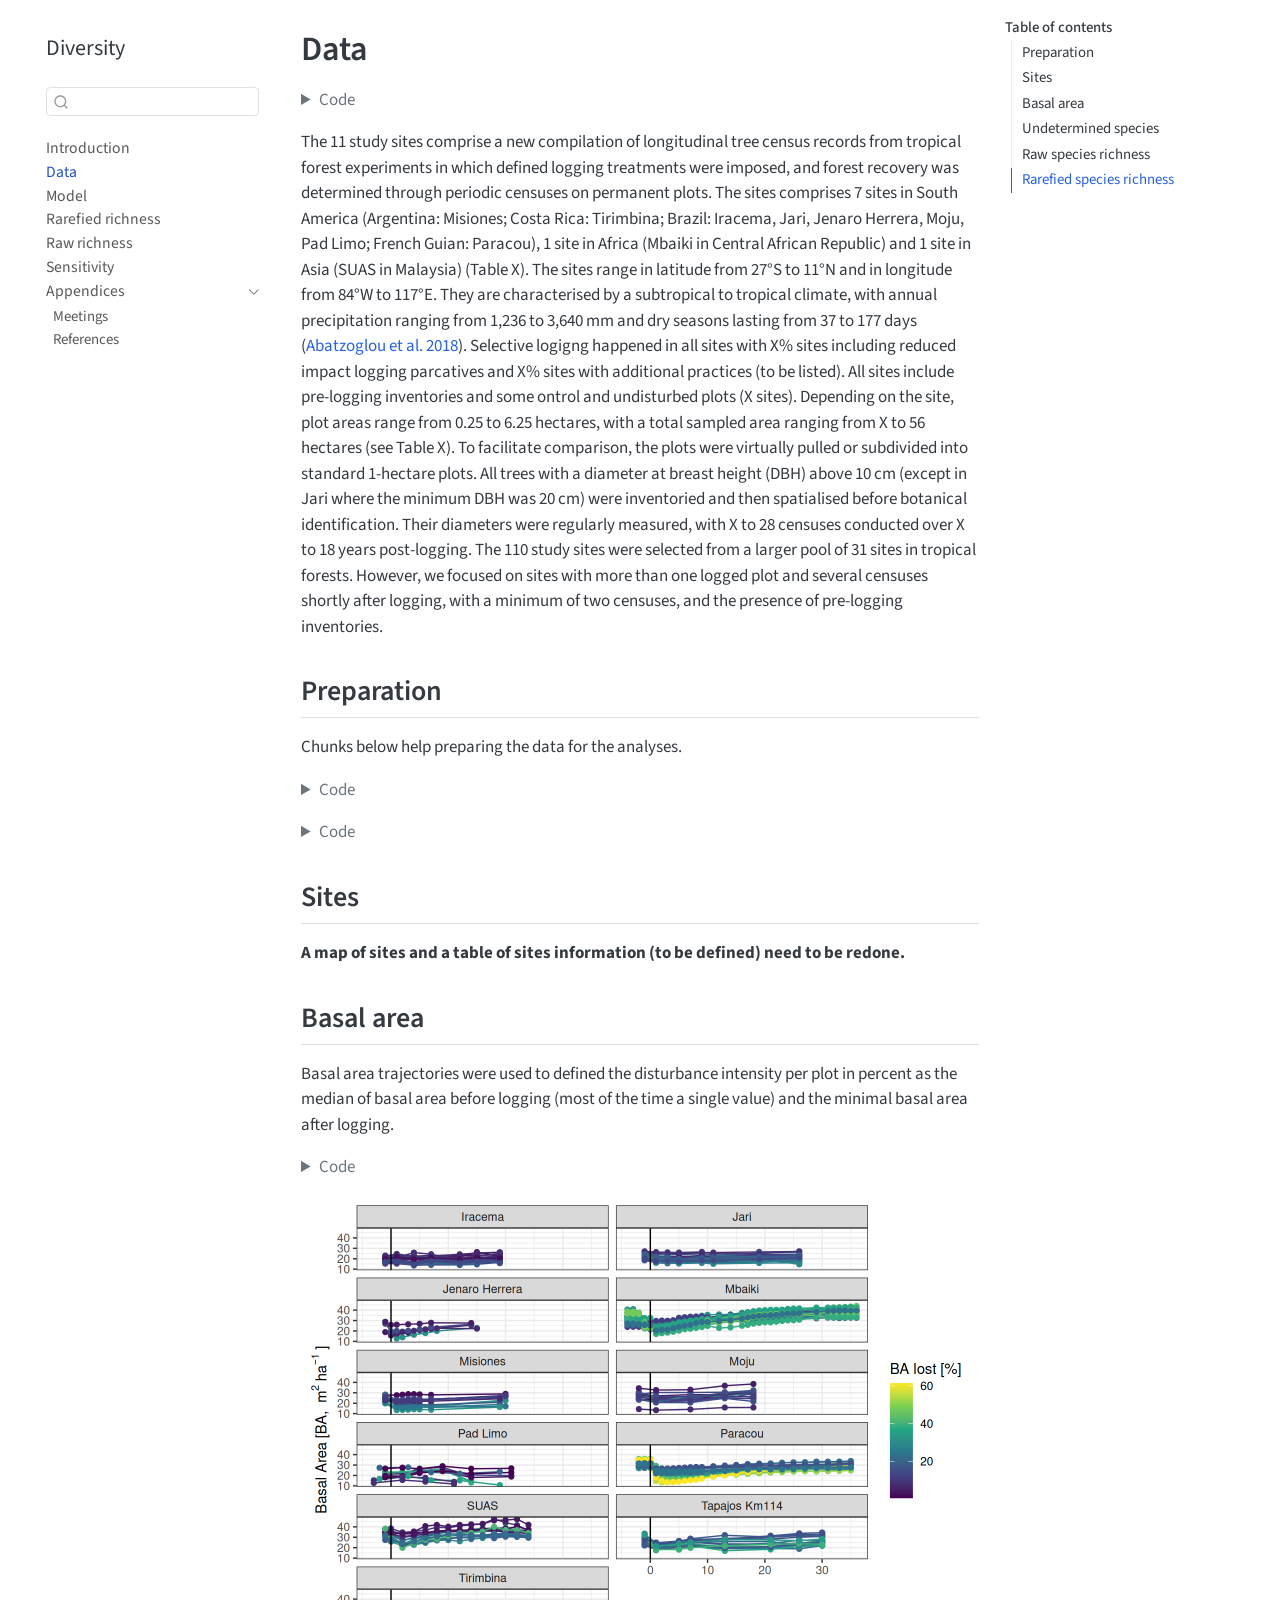
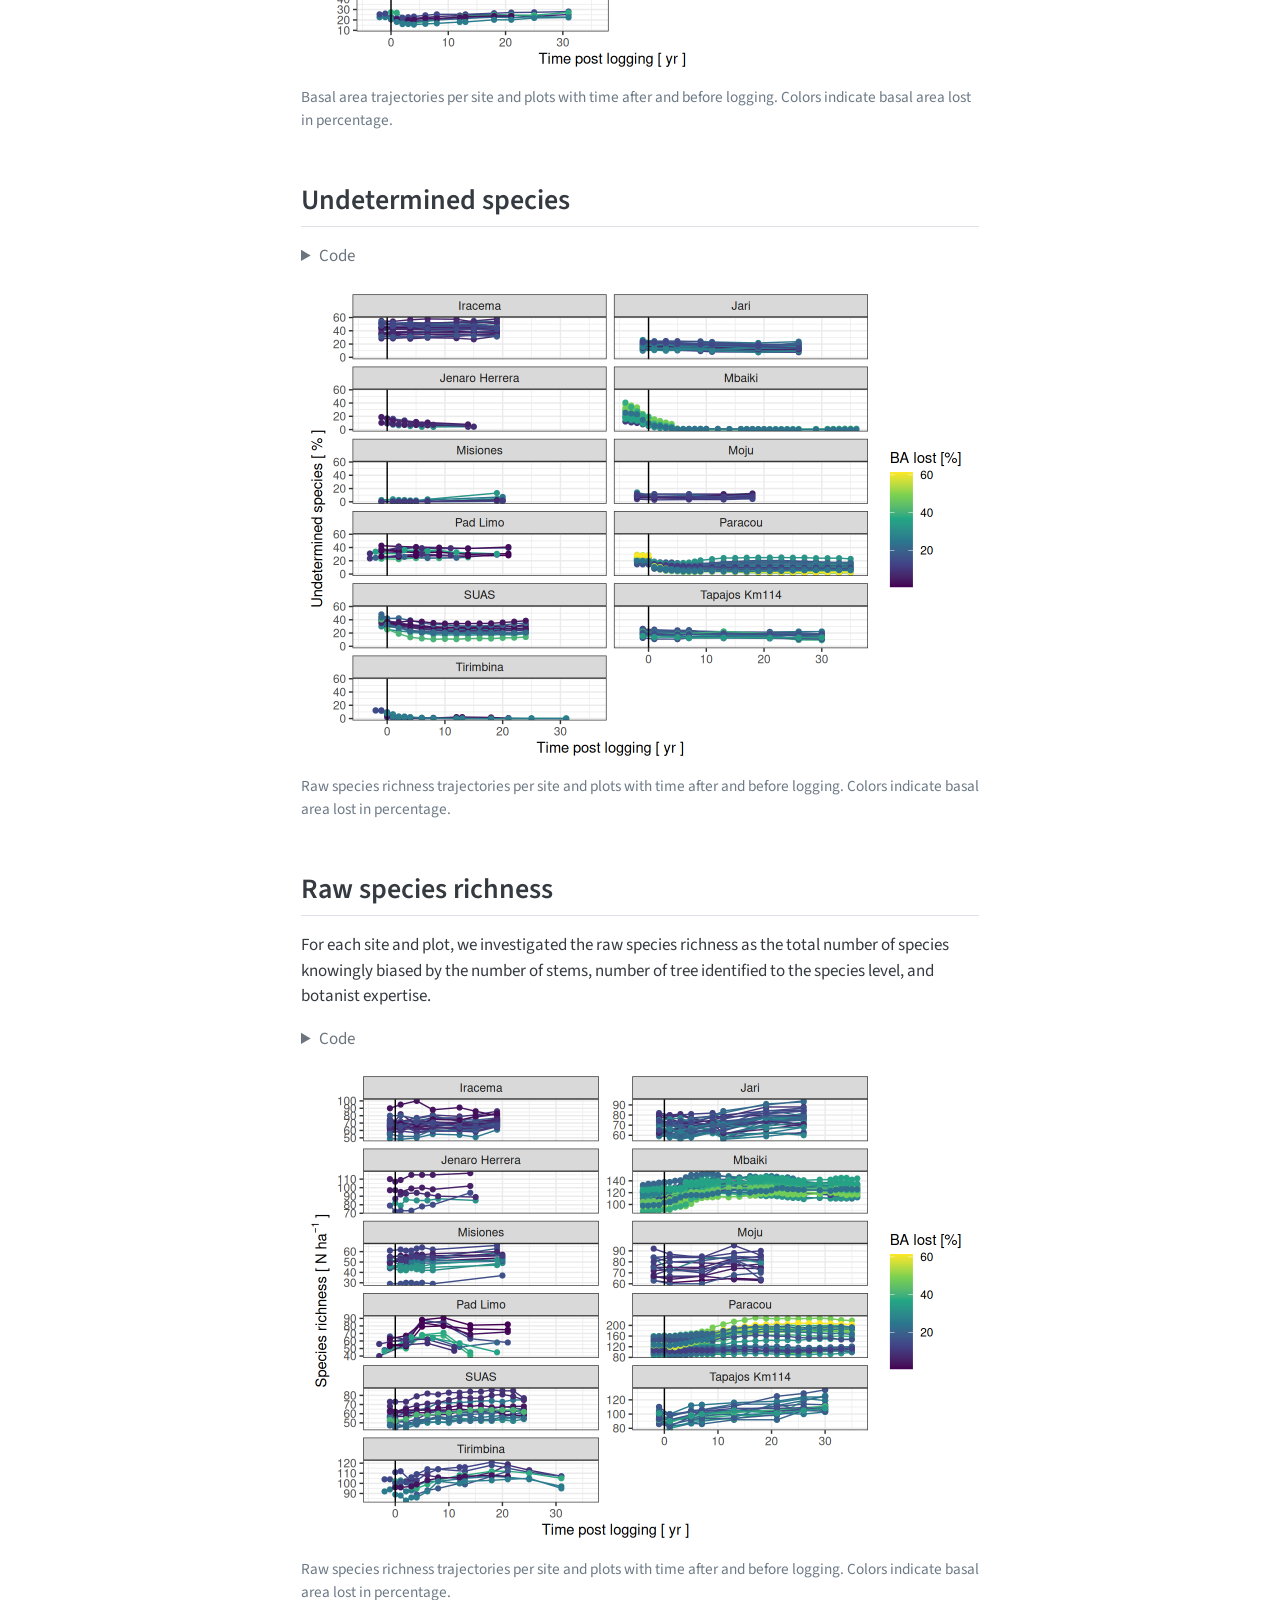
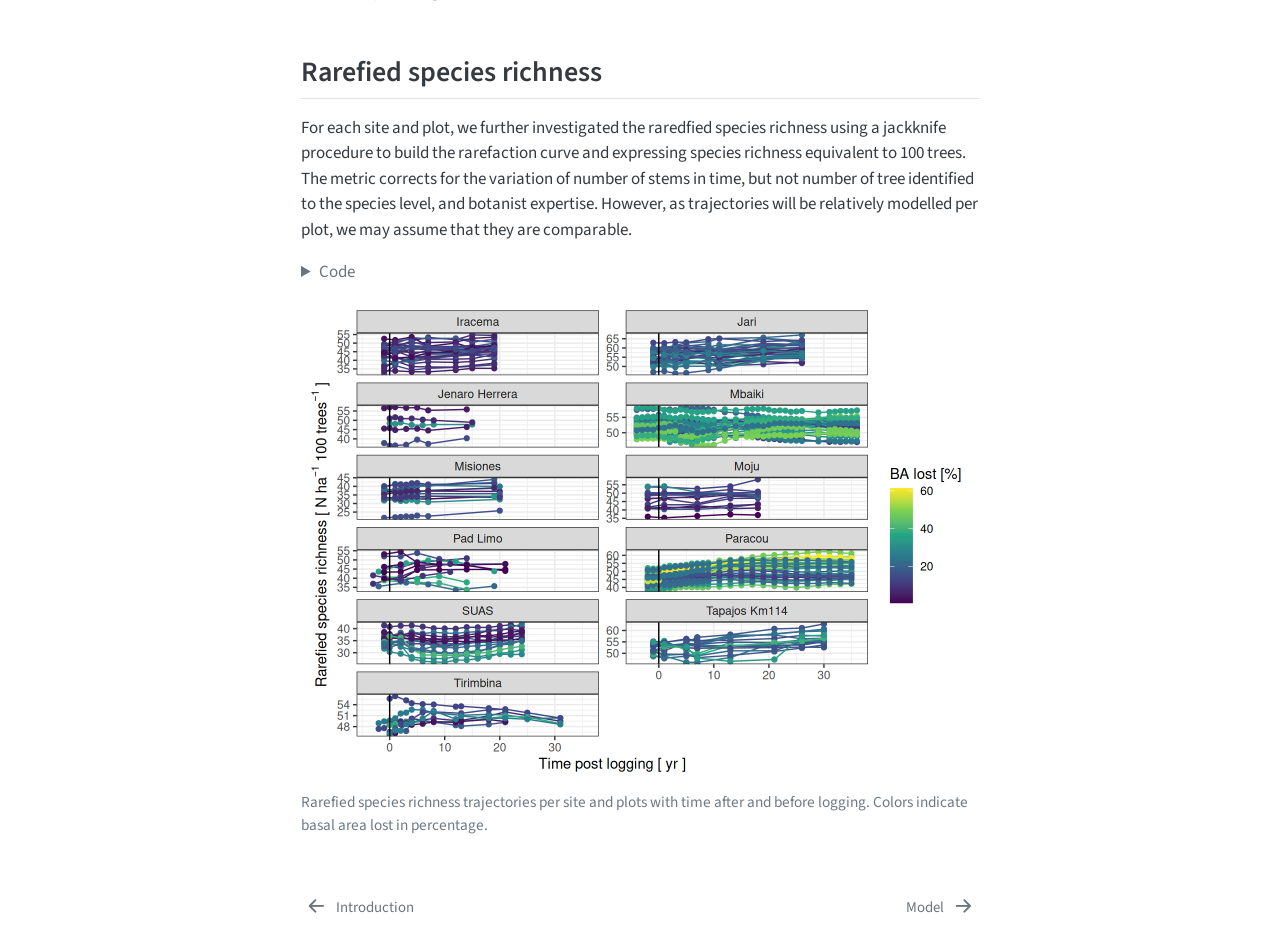
==== docs/10_data.html @ 365a215e "diversity 0.1.0.9017: new results, figs and text to be updated" ====
<!DOCTYPE html>
<html xmlns="http://www.w3.org/1999/xhtml" lang="en" xml:lang="en"><head>

<meta charset="utf-8">
<meta name="generator" content="quarto-1.10.18">

<meta name="viewport" content="width=device-width, initial-scale=1.0, user-scalable=yes">


<title>Data – Diversity</title>
<style>
/* Default styles provided by pandoc.
** See https://pandoc.org/MANUAL.html#variables-for-html for config info.
*/
span.smallcaps{font-variant: small-caps;}
div.columns{display: flex; gap: 1.5em;}
div.column{flex: auto;}
@media screen {
div.columns{gap: min(4vw, 1.5em);}
div.column{overflow-x: auto;}
}
div.hanging-indent{margin-left: 1.5em; text-indent: -1.5em;}
ul.task-list{list-style: none;}
ul.task-list li input[type="checkbox"] {
  width: 0.8em;
  margin: 0 0.8em 0.2em -1em; /* quarto-specific, see https://github.com/quarto-dev/quarto-cli/issues/4556 */ 
  vertical-align: middle;
}
/* CSS for syntax highlighting */
html { -webkit-text-size-adjust: 100%; }
pre > code.sourceCode { white-space: pre; position: relative; }
pre > code.sourceCode > span { display: inline-block; line-height: 1.25; }
pre > code.sourceCode > span:empty { height: 1.2em; }
.sourceCode { overflow: visible; }
code.sourceCode > span { color: inherit; text-decoration: inherit; }
div.sourceCode { margin: 1em 0; }
pre.sourceCode { margin: 0; }
@media screen {
div.sourceCode { overflow: auto; }
}
@media print {
pre > code.sourceCode { white-space: pre-wrap; }
pre > code.sourceCode > span { text-indent: -5em; padding-left: 5em; }
}
pre.numberSource code
  { counter-reset: source-line 0; }
pre.numberSource code > span
  { position: relative; left: -4em; counter-increment: source-line; }
pre.numberSource code > span > a:first-child::before
  { content: counter(source-line);
    position: relative; left: -1em; text-align: right; vertical-align: baseline;
    border: none; display: inline-block;
    -webkit-touch-callout: none; -webkit-user-select: none;
    -khtml-user-select: none; -moz-user-select: none;
    -ms-user-select: none; user-select: none;
    padding: 0 4px; width: 4em;
  }
pre.numberSource { margin-left: 3em;  padding-left: 4px; }
div.sourceCode
  {   }
@media screen {
pre > code.sourceCode > span > a:first-child::before { text-decoration: underline; }
}
/* CSS for citations */
div.csl-bib-body { }
div.csl-entry {
  clear: both;
}
.hanging-indent div.csl-entry {
  margin-left:2em;
  text-indent:-2em;
}
div.csl-left-margin {
  min-width:2em;
  float:left;
}
div.csl-right-inline {
  margin-left:2em;
  padding-left:1em;
}
div.csl-indent {
  margin-left: 2em;
}</style>


<script src="site_libs/quarto-nav/quarto-nav.js"></script>
<script src="site_libs/quarto-nav/headroom.min.js"></script>
<script src="site_libs/clipboard/clipboard.min.js"></script>
<script src="site_libs/quarto-search/autocomplete.umd.js"></script>
<script src="site_libs/quarto-search/fuse.min.js"></script>
<script src="site_libs/quarto-search/quarto-search.js"></script>
<meta name="quarto:offset" content="./">
<link href="./20_model.html" rel="next">
<link href="./index.html" rel="prev">
<script src="site_libs/quarto-html/quarto.js" type="module"></script>
<script src="site_libs/quarto-html/tabsets/tabsets.js" type="module"></script>
<script src="site_libs/quarto-html/popper.min.js"></script>
<script src="site_libs/quarto-html/tippy.umd.min.js"></script>
<script src="site_libs/quarto-html/anchor.min.js"></script>
<link href="site_libs/quarto-html/tippy.css" rel="stylesheet">
<link href="site_libs/quarto-html/quarto-syntax-highlighting-64a204ab8560d761af7679ceaba22944.css" rel="stylesheet" id="quarto-text-highlighting-styles">
<script src="site_libs/bootstrap/bootstrap.min.js"></script>
<link href="site_libs/bootstrap/bootstrap-icons.css" rel="stylesheet">
<link href="site_libs/bootstrap/bootstrap-f2e609f69be186d5c4c9edbe573f62a8.min.css" rel="stylesheet" append-hash="true" id="quarto-bootstrap" data-mode="light">
<script id="quarto-search-options" type="application/json">{
  "location": "sidebar",
  "copy-button": false,
  "collapse-after": 3,
  "panel-placement": "start",
  "type": "textbox",
  "limit": 50,
  "keyboard-shortcut": [
    "f",
    "/",
    "s"
  ],
  "show-item-context": false,
  "language": {
    "search-no-results-text": "No results",
    "search-matching-documents-text": "matching documents",
    "search-copy-link-title": "Copy link to search",
    "search-hide-matches-text": "Hide additional matches",
    "search-more-match-text": "more match in this document",
    "search-more-matches-text": "more matches in this document",
    "search-clear-button-title": "Clear",
    "search-text-placeholder": "",
    "search-detached-cancel-button-title": "Cancel",
    "search-submit-button-title": "Submit",
    "search-label": "Search"
  }
}</script>


</head>

<body class="nav-sidebar floating quarto-light">

<div id="quarto-search-results"></div>
  <header id="quarto-header" class="headroom fixed-top">
  <nav class="quarto-secondary-nav">
    <div class="container-fluid d-flex">
      <button type="button" class="quarto-btn-toggle btn" data-bs-toggle="collapse" role="button" data-bs-target=".quarto-sidebar-collapse-item" aria-controls="quarto-sidebar" aria-expanded="false" aria-label="Toggle sidebar navigation" onclick="if (window.quartoToggleHeadroom) { window.quartoToggleHeadroom(); }">
        <i class="bi bi-layout-text-sidebar-reverse"></i>
      </button>
        <nav class="quarto-page-breadcrumbs" aria-label="breadcrumb"><ol class="breadcrumb"><li class="breadcrumb-item"><a href="./10_data.html">Data</a></li></ol></nav>
        <a class="flex-grow-1" role="navigation" data-bs-toggle="collapse" data-bs-target=".quarto-sidebar-collapse-item" aria-controls="quarto-sidebar" aria-expanded="false" aria-label="Toggle sidebar navigation" onclick="if (window.quartoToggleHeadroom) { window.quartoToggleHeadroom(); }">      
        </a>
      <button type="button" class="btn quarto-search-button" aria-label="Search" onclick="window.quartoOpenSearch();">
        <i class="bi bi-search"></i>
      </button>
    </div>
  </nav>
</header>
<!-- content -->
<div id="quarto-content" class="quarto-container page-columns page-rows-contents page-layout-article">
<!-- sidebar -->
  <nav id="quarto-sidebar" class="sidebar collapse collapse-horizontal quarto-sidebar-collapse-item sidebar-navigation floating overflow-auto">
    <div class="pt-lg-2 mt-2 text-left sidebar-header">
    <div class="sidebar-title mb-0 py-0">
      <a href="./">Diversity</a> 
    </div>
      </div>
        <div class="mt-2 flex-shrink-0 align-items-center">
        <div class="sidebar-search">
        <div id="quarto-search" class="" title="Search"></div>
        </div>
        </div>
    <div class="sidebar-menu-container"> 
    <ul class="list-unstyled mt-1">
        <li class="sidebar-item">
  <div class="sidebar-item-container"> 
  <a href="./index.html" class="sidebar-item-text sidebar-link">
 <span class="menu-text">Introduction</span></a>
  </div>
</li>
        <li class="sidebar-item">
  <div class="sidebar-item-container"> 
  <a href="./10_data.html" class="sidebar-item-text sidebar-link active">
 <span class="menu-text">Data</span></a>
  </div>
</li>
        <li class="sidebar-item">
  <div class="sidebar-item-container"> 
  <a href="./20_model.html" class="sidebar-item-text sidebar-link">
 <span class="menu-text">Model</span></a>
  </div>
</li>
        <li class="sidebar-item">
  <div class="sidebar-item-container"> 
  <a href="./30_rarefied_richness.html" class="sidebar-item-text sidebar-link">
 <span class="menu-text">Rarefied richness</span></a>
  </div>
</li>
        <li class="sidebar-item">
  <div class="sidebar-item-container"> 
  <a href="./31_raw_richness.html" class="sidebar-item-text sidebar-link">
 <span class="menu-text">Raw richness</span></a>
  </div>
</li>
        <li class="sidebar-item">
  <div class="sidebar-item-container"> 
  <a href="./40_sensitivity.html" class="sidebar-item-text sidebar-link">
 <span class="menu-text">Sensitivity</span></a>
  </div>
</li>
        <li class="sidebar-item sidebar-item-section">
      <div class="sidebar-item-container"> 
            <a class="sidebar-item-text sidebar-link text-start" data-bs-toggle="collapse" data-bs-target="#quarto-sidebar-section-1" role="navigation" aria-expanded="true">
 <span class="menu-text">Appendices</span></a>
          <a class="sidebar-item-toggle text-start" data-bs-toggle="collapse" data-bs-target="#quarto-sidebar-section-1" role="navigation" aria-expanded="true" aria-label="Toggle section">
            <i class="bi bi-chevron-right ms-2"></i>
          </a> 
      </div>
      <ul id="quarto-sidebar-section-1" class="collapse list-unstyled sidebar-section depth1 show">  
          <li class="sidebar-item">
  <div class="sidebar-item-container"> 
  <a href="./97_meeting.html" class="sidebar-item-text sidebar-link">
 <span class="menu-text">Meetings</span></a>
  </div>
</li>
          <li class="sidebar-item">
  <div class="sidebar-item-container"> 
  <a href="./99_references.html" class="sidebar-item-text sidebar-link">
 <span class="menu-text">References</span></a>
  </div>
</li>
      </ul>
  </li>
    </ul>
    </div>
</nav>
<div id="quarto-sidebar-glass" class="quarto-sidebar-collapse-item" data-bs-toggle="collapse" data-bs-target=".quarto-sidebar-collapse-item"></div>
<!-- margin-sidebar -->
    <div id="quarto-margin-sidebar" class="sidebar margin-sidebar">
        <nav id="TOC" role="doc-toc" class="toc-active">
    <h2 id="toc-title">Table of contents</h2>
   
  <ul>
  <li><a href="#preparation" id="toc-preparation" class="nav-link active" data-scroll-target="#preparation">Preparation</a></li>
  <li><a href="#sites" id="toc-sites" class="nav-link" data-scroll-target="#sites">Sites</a></li>
  <li><a href="#basal-area" id="toc-basal-area" class="nav-link" data-scroll-target="#basal-area">Basal area</a></li>
  <li><a href="#undetermined-species" id="toc-undetermined-species" class="nav-link" data-scroll-target="#undetermined-species">Undetermined species</a></li>
  <li><a href="#raw-species-richness" id="toc-raw-species-richness" class="nav-link" data-scroll-target="#raw-species-richness">Raw species richness</a></li>
  <li><a href="#rarefied-species-richness" id="toc-rarefied-species-richness" class="nav-link" data-scroll-target="#rarefied-species-richness">Rarefied species richness</a></li>
  </ul>
</nav>
    </div>
<!-- main -->
<main class="content" id="quarto-document-content">

<header id="title-block-header" class="quarto-title-block default">
<div class="quarto-title">
<h1 class="title">Data</h1>
</div>



<div class="quarto-title-meta">

    
  
    
  </div>
  


</header>


<div class="cell">
<details class="code-fold">
<summary>Code</summary>
<div class="code-copy-outer-scaffold"><div class="sourceCode cell-code" id="cb1"><pre class="sourceCode r code-with-copy"><code class="sourceCode r"><span id="cb1-1"><a href="#cb1-1" aria-hidden="true" tabindex="-1"></a><span class="fu">library</span>(tidyverse)</span></code></pre></div><button title="Copy to Clipboard" class="code-copy-button"><i class="bi"></i></button></div>
</details>
</div>
<p>The 11 study sites comprise a new compilation of longitudinal tree census records from tropical forest experiments in which defined logging treatments were imposed, and forest recovery was determined through periodic censuses on permanent plots. The sites comprises 7 sites in South America (Argentina: Misiones; Costa Rica: Tirimbina; Brazil: Iracema, Jari, Jenaro Herrera, Moju, Pad Limo; French Guian: Paracou), 1 site in Africa (Mbaiki in Central African Republic) and 1 site in Asia (SUAS in Malaysia) (Table X). The sites range in latitude from 27°S to 11°N and in longitude from 84°W to 117°E. They are characterised by a subtropical to tropical climate, with annual precipitation ranging from 1,236 to 3,640 mm and dry seasons lasting from 37 to 177 days <span class="citation" data-cites="abatzoglou2018">(<a href="99_references.html#ref-abatzoglou2018" role="doc-biblioref">Abatzoglou et al. 2018</a>)</span>. Selective logigng happened in all sites with X% sites including reduced impact logging parcatives and X% sites with additional practices (to be listed). All sites include pre-logging inventories and some ontrol and undisturbed plots (X sites). Depending on the site, plot areas range from 0.25 to 6.25 hectares, with a total sampled area ranging from X to 56 hectares (see Table X). To facilitate comparison, the plots were virtually pulled or subdivided into standard 1-hectare plots. All trees with a diameter at breast height (DBH) above 10 cm (except in Jari where the minimum DBH was 20 cm) were inventoried and then spatialised before botanical identification. Their diameters were regularly measured, with X to 28 censuses conducted over X to 18 years post-logging. The 110 study sites were selected from a larger pool of 31 sites in tropical forests. However, we focused on sites with more than one logged plot and several censuses shortly after logging, with a minimum of two censuses, and the presence of pre-logging inventories.</p>
<section id="preparation" class="level2">
<h2 class="anchored" data-anchor-id="preparation">Preparation</h2>
<p>Chunks below help preparing the data for the analyses.</p>
<div class="cell">
<details class="code-fold">
<summary>Code</summary>
<div class="code-copy-outer-scaffold"><div class="sourceCode cell-code" id="cb2"><pre class="sourceCode r code-with-copy"><code class="sourceCode r"><span id="cb2-1"><a href="#cb2-1" aria-hidden="true" tabindex="-1"></a><span class="fu">library</span>(googlesheets4)</span>
<span id="cb2-2"><a href="#cb2-2" aria-hidden="true" tabindex="-1"></a><span class="fu">read_sheet</span>(<span class="st">"https://docs.google.com/spreadsheets/d/1fq2owxMBLBwwibcdw2uQQFxnIhsMbaH4Qcj_xUwVvSQ/edit?usp=sharing"</span>, <span class="dv">2</span>) <span class="sc">|&gt;</span> <span class="co"># nolint</span></span>
<span id="cb2-3"><a href="#cb2-3" aria-hidden="true" tabindex="-1"></a>  <span class="fu">separate_rows</span>(site_raw, <span class="at">sep =</span> <span class="st">","</span>) <span class="sc">|&gt;</span></span>
<span id="cb2-4"><a href="#cb2-4" aria-hidden="true" tabindex="-1"></a>  <span class="fu">write_tsv</span>(<span class="st">"data/raw_data/sites.tsv"</span>)</span>
<span id="cb2-5"><a href="#cb2-5" aria-hidden="true" tabindex="-1"></a><span class="fu">read_sheet</span>(<span class="st">"https://docs.google.com/spreadsheets/d/1fq2owxMBLBwwibcdw2uQQFxnIhsMbaH4Qcj_xUwVvSQ/edit?gid=0#gid=0"</span>, <span class="at">col_types =</span> <span class="st">"c"</span>) <span class="sc">|&gt;</span> <span class="co"># nolint</span></span>
<span id="cb2-6"><a href="#cb2-6" aria-hidden="true" tabindex="-1"></a>  <span class="fu">rename_all</span>(tolower) <span class="sc">|&gt;</span></span>
<span id="cb2-7"><a href="#cb2-7" aria-hidden="true" tabindex="-1"></a>  <span class="fu">select</span>(site, plot, treatment, year_of_harvest, longitude) <span class="sc">|&gt;</span></span>
<span id="cb2-8"><a href="#cb2-8" aria-hidden="true" tabindex="-1"></a>  <span class="fu">write_tsv</span>(<span class="st">"data/raw_data/metadata.tsv"</span>)</span>
<span id="cb2-9"><a href="#cb2-9" aria-hidden="true" tabindex="-1"></a><span class="fu">read_sheet</span>(<span class="st">"https://docs.google.com/spreadsheets/d/1fq2owxMBLBwwibcdw2uQQFxnIhsMbaH4Qcj_xUwVvSQ/edit?usp=sharing"</span>,</span>
<span id="cb2-10"><a href="#cb2-10" aria-hidden="true" tabindex="-1"></a>  <span class="st">"plot_correspondance"</span>,</span>
<span id="cb2-11"><a href="#cb2-11" aria-hidden="true" tabindex="-1"></a>  <span class="at">col_types =</span> <span class="st">"c"</span></span>
<span id="cb2-12"><a href="#cb2-12" aria-hidden="true" tabindex="-1"></a>) <span class="sc">|&gt;</span></span>
<span id="cb2-13"><a href="#cb2-13" aria-hidden="true" tabindex="-1"></a>  <span class="fu">write_tsv</span>(<span class="st">"data/raw_data/plot_metadata.tsv"</span>)</span>
<span id="cb2-14"><a href="#cb2-14" aria-hidden="true" tabindex="-1"></a><span class="fu">read_sheet</span>(<span class="st">"https://docs.google.com/spreadsheets/d/1fq2owxMBLBwwibcdw2uQQFxnIhsMbaH4Qcj_xUwVvSQ/edit?usp=sharing"</span>,</span>
<span id="cb2-15"><a href="#cb2-15" aria-hidden="true" tabindex="-1"></a>  <span class="st">"spurious"</span>,</span>
<span id="cb2-16"><a href="#cb2-16" aria-hidden="true" tabindex="-1"></a>  <span class="at">col_types =</span> <span class="st">"c"</span></span>
<span id="cb2-17"><a href="#cb2-17" aria-hidden="true" tabindex="-1"></a>) <span class="sc">|&gt;</span></span>
<span id="cb2-18"><a href="#cb2-18" aria-hidden="true" tabindex="-1"></a>  <span class="fu">na.omit</span>() <span class="sc">|&gt;</span></span>
<span id="cb2-19"><a href="#cb2-19" aria-hidden="true" tabindex="-1"></a>  <span class="fu">write_tsv</span>(<span class="st">"data/raw_data/spurious.tsv"</span>)</span></code></pre></div><button title="Copy to Clipboard" class="code-copy-button"><i class="bi"></i></button></div>
</details>
</div>
<div class="cell">
<details class="code-fold">
<summary>Code</summary>
<div class="code-copy-outer-scaffold"><div class="sourceCode cell-code" id="cb3"><pre class="sourceCode r code-with-copy"><code class="sourceCode r"><span id="cb3-1"><a href="#cb3-1" aria-hidden="true" tabindex="-1"></a>metadata <span class="ot">&lt;-</span> <span class="fu">read_tsv</span>(<span class="st">"data/raw_data/metadata.tsv"</span>) <span class="sc">|&gt;</span></span>
<span id="cb3-2"><a href="#cb3-2" aria-hidden="true" tabindex="-1"></a>  <span class="fu">rename</span>(<span class="at">site_raw =</span> site) <span class="sc">|&gt;</span></span>
<span id="cb3-3"><a href="#cb3-3" aria-hidden="true" tabindex="-1"></a>  <span class="fu">left_join</span>(<span class="fu">read_tsv</span>(<span class="st">"data/raw_data/sites.tsv"</span>)) <span class="sc">|&gt;</span></span>
<span id="cb3-4"><a href="#cb3-4" aria-hidden="true" tabindex="-1"></a>  <span class="fu">select</span>(<span class="sc">-</span>site_raw) <span class="sc">|&gt;</span></span>
<span id="cb3-5"><a href="#cb3-5" aria-hidden="true" tabindex="-1"></a>  <span class="fu">separate</span>(year_of_harvest, <span class="st">"year_of_harvest"</span>) <span class="sc">|&gt;</span></span>
<span id="cb3-6"><a href="#cb3-6" aria-hidden="true" tabindex="-1"></a>  <span class="fu">mutate</span>(<span class="at">year_of_harvest =</span> <span class="fu">as.numeric</span>(year_of_harvest)) <span class="sc">|&gt;</span></span>
<span id="cb3-7"><a href="#cb3-7" aria-hidden="true" tabindex="-1"></a>  <span class="fu">rename</span>(<span class="at">harvest_year =</span> year_of_harvest) <span class="sc">|&gt;</span></span>
<span id="cb3-8"><a href="#cb3-8" aria-hidden="true" tabindex="-1"></a>  <span class="fu">mutate</span>(<span class="at">treatment =</span> <span class="fu">ifelse</span>(treatment <span class="sc">==</span> <span class="st">"Control"</span>, <span class="st">"control"</span>, <span class="st">"logged"</span>)) <span class="sc">|&gt;</span></span>
<span id="cb3-9"><a href="#cb3-9" aria-hidden="true" tabindex="-1"></a>  <span class="fu">group_by</span>(site) <span class="sc">|&gt;</span></span>
<span id="cb3-10"><a href="#cb3-10" aria-hidden="true" tabindex="-1"></a>  <span class="fu">mutate</span>(<span class="at">harvest_year_min =</span> <span class="fu">min</span>(harvest_year, <span class="at">na.rm =</span> <span class="cn">TRUE</span>)) <span class="sc">|&gt;</span></span>
<span id="cb3-11"><a href="#cb3-11" aria-hidden="true" tabindex="-1"></a>  <span class="fu">mutate</span>(<span class="at">harvest_year =</span> <span class="fu">ifelse</span>(site <span class="sc">==</span> <span class="st">"Paracou"</span>, <span class="dv">1986</span>, harvest_year)) <span class="sc">|&gt;</span></span>
<span id="cb3-12"><a href="#cb3-12" aria-hidden="true" tabindex="-1"></a>  <span class="fu">mutate</span>(<span class="at">harvest_year_min =</span> <span class="fu">ifelse</span>(site <span class="sc">==</span> <span class="st">"Paracou"</span>, <span class="dv">1986</span>, harvest_year_min))</span>
<span id="cb3-13"><a href="#cb3-13" aria-hidden="true" tabindex="-1"></a>vars <span class="ot">&lt;-</span> <span class="fu">c</span>(<span class="st">"ba"</span>, <span class="st">"diversity_q0_sp"</span>, <span class="st">"diversity_q0_sp_rar"</span>, <span class="st">"p_undet_spp"</span>)</span>
<span id="cb3-14"><a href="#cb3-14" aria-hidden="true" tabindex="-1"></a>sites <span class="ot">&lt;-</span> <span class="fu">c</span>(</span>
<span id="cb3-15"><a href="#cb3-15" aria-hidden="true" tabindex="-1"></a>  <span class="st">"Iracema"</span>, <span class="st">"Jari"</span>, <span class="st">"Jenaro Herrera"</span>, <span class="st">"Mbaiki"</span>, <span class="st">"Misiones"</span>, <span class="st">"Moju"</span>,</span>
<span id="cb3-16"><a href="#cb3-16" aria-hidden="true" tabindex="-1"></a>  <span class="st">"Pad Limo 2 Barracos"</span>, <span class="st">"Pad Limo Chico Bocao"</span>, <span class="st">"Pad Limo Cumaru"</span>,</span>
<span id="cb3-17"><a href="#cb3-17" aria-hidden="true" tabindex="-1"></a>  <span class="st">"Pad Limo Jatoba"</span>, <span class="st">"Pad Limo Pocao"</span>, <span class="st">"Pad Limo STCP"</span>,</span>
<span id="cb3-18"><a href="#cb3-18" aria-hidden="true" tabindex="-1"></a>  <span class="st">"Paracou"</span>, <span class="st">"Tapajos Km114"</span>, <span class="st">"Tirimbina"</span>, <span class="st">"SUAS"</span></span>
<span id="cb3-19"><a href="#cb3-19" aria-hidden="true" tabindex="-1"></a>  <span class="co"># "SUAS", # removed until diversity_q0_sp_rar is not computed in v10</span></span>
<span id="cb3-20"><a href="#cb3-20" aria-hidden="true" tabindex="-1"></a>)</span>
<span id="cb3-21"><a href="#cb3-21" aria-hidden="true" tabindex="-1"></a>pad_sites <span class="ot">&lt;-</span> <span class="fu">c</span>(</span>
<span id="cb3-22"><a href="#cb3-22" aria-hidden="true" tabindex="-1"></a>  <span class="st">"Pad Limo 2 Barracos"</span>, <span class="st">"Pad Limo Chico Bocao"</span>, <span class="st">"Pad Limo Cumaru"</span>,</span>
<span id="cb3-23"><a href="#cb3-23" aria-hidden="true" tabindex="-1"></a>  <span class="st">"Pad Limo Jatoba"</span>, <span class="st">"Pad Limo Pocao"</span>, <span class="st">"Pad Limo STCP"</span></span>
<span id="cb3-24"><a href="#cb3-24" aria-hidden="true" tabindex="-1"></a>)</span>
<span id="cb3-25"><a href="#cb3-25" aria-hidden="true" tabindex="-1"></a>spurious <span class="ot">&lt;-</span> <span class="fu">read_tsv</span>(<span class="st">"data/raw_data/spurious.tsv"</span>)</span>
<span id="cb3-26"><a href="#cb3-26" aria-hidden="true" tabindex="-1"></a>data <span class="ot">&lt;-</span> <span class="fu">read_csv</span>(<span class="st">"data/raw_data/aggregated_data_v10.csv"</span>) <span class="sc">|&gt;</span></span>
<span id="cb3-27"><a href="#cb3-27" aria-hidden="true" tabindex="-1"></a>  <span class="fu">na.omit</span>() <span class="sc">|&gt;</span></span>
<span id="cb3-28"><a href="#cb3-28" aria-hidden="true" tabindex="-1"></a>  <span class="fu">rename_all</span>(tolower) <span class="sc">|&gt;</span></span>
<span id="cb3-29"><a href="#cb3-29" aria-hidden="true" tabindex="-1"></a>  <span class="fu">rename</span>(<span class="at">site_raw =</span> site) <span class="sc">|&gt;</span></span>
<span id="cb3-30"><a href="#cb3-30" aria-hidden="true" tabindex="-1"></a>  <span class="fu">left_join</span>(<span class="fu">read_tsv</span>(<span class="st">"data/raw_data/sites.tsv"</span>)) <span class="sc">|&gt;</span></span>
<span id="cb3-31"><a href="#cb3-31" aria-hidden="true" tabindex="-1"></a>  <span class="fu">select</span>(<span class="sc">-</span>site_raw) <span class="sc">|&gt;</span></span>
<span id="cb3-32"><a href="#cb3-32" aria-hidden="true" tabindex="-1"></a>  <span class="fu">rename</span>(<span class="at">new_plot =</span> plot) <span class="sc">|&gt;</span></span>
<span id="cb3-33"><a href="#cb3-33" aria-hidden="true" tabindex="-1"></a>  <span class="fu">left_join</span>(<span class="fu">read_tsv</span>(<span class="st">"data/raw_data/plot_metadata.tsv"</span>)) <span class="sc">|&gt;</span></span>
<span id="cb3-34"><a href="#cb3-34" aria-hidden="true" tabindex="-1"></a>  <span class="fu">left_join</span>(metadata) <span class="sc">|&gt;</span></span>
<span id="cb3-35"><a href="#cb3-35" aria-hidden="true" tabindex="-1"></a>  <span class="fu">select</span>(<span class="sc">-</span>plot) <span class="sc">|&gt;</span></span>
<span id="cb3-36"><a href="#cb3-36" aria-hidden="true" tabindex="-1"></a>  <span class="fu">rename</span>(<span class="at">plot =</span> new_plot, <span class="at">area =</span> new_plot_area) <span class="sc">|&gt;</span></span>
<span id="cb3-37"><a href="#cb3-37" aria-hidden="true" tabindex="-1"></a>  <span class="fu">filter</span>(site <span class="sc">%in%</span> sites) <span class="sc">|&gt;</span></span>
<span id="cb3-38"><a href="#cb3-38" aria-hidden="true" tabindex="-1"></a>  <span class="fu">filter</span>(<span class="sc">!</span>(site <span class="sc">%in%</span> spurious<span class="sc">$</span>site <span class="sc">&amp;</span></span>
<span id="cb3-39"><a href="#cb3-39" aria-hidden="true" tabindex="-1"></a>    plot <span class="sc">%in%</span> spurious<span class="sc">$</span>plot <span class="sc">&amp;</span></span>
<span id="cb3-40"><a href="#cb3-40" aria-hidden="true" tabindex="-1"></a>    year <span class="sc">%in%</span> spurious<span class="sc">$</span>year)) <span class="sc">|&gt;</span></span>
<span id="cb3-41"><a href="#cb3-41" aria-hidden="true" tabindex="-1"></a>  <span class="fu">mutate</span>(<span class="at">plot =</span> <span class="fu">ifelse</span>(site <span class="sc">%in%</span> pad_sites,</span>
<span id="cb3-42"><a href="#cb3-42" aria-hidden="true" tabindex="-1"></a>    <span class="fu">paste</span>(site, plot),</span>
<span id="cb3-43"><a href="#cb3-43" aria-hidden="true" tabindex="-1"></a>    plot</span>
<span id="cb3-44"><a href="#cb3-44" aria-hidden="true" tabindex="-1"></a>  )) <span class="sc">|&gt;</span></span>
<span id="cb3-45"><a href="#cb3-45" aria-hidden="true" tabindex="-1"></a>  <span class="fu">mutate</span>(<span class="at">site =</span> <span class="fu">ifelse</span>(site <span class="sc">%in%</span> pad_sites, <span class="st">"Pad Limo"</span>, site)) <span class="sc">|&gt;</span></span>
<span id="cb3-46"><a href="#cb3-46" aria-hidden="true" tabindex="-1"></a>  <span class="fu">filter</span>(variable <span class="sc">%in%</span> vars) <span class="sc">|&gt;</span></span>
<span id="cb3-47"><a href="#cb3-47" aria-hidden="true" tabindex="-1"></a>  <span class="fu">mutate</span>(<span class="at">rel_year =</span> <span class="fu">ifelse</span>(treatment <span class="sc">==</span> <span class="st">"control"</span>,</span>
<span id="cb3-48"><a href="#cb3-48" aria-hidden="true" tabindex="-1"></a>    year <span class="sc">-</span> harvest_year_min,</span>
<span id="cb3-49"><a href="#cb3-49" aria-hidden="true" tabindex="-1"></a>    year <span class="sc">-</span> harvest_year</span>
<span id="cb3-50"><a href="#cb3-50" aria-hidden="true" tabindex="-1"></a>  )) <span class="sc">|&gt;</span></span>
<span id="cb3-51"><a href="#cb3-51" aria-hidden="true" tabindex="-1"></a>  <span class="fu">pivot_wider</span>(<span class="at">names_from =</span> variable, <span class="at">values_from =</span> value) <span class="sc">|&gt;</span></span>
<span id="cb3-52"><a href="#cb3-52" aria-hidden="true" tabindex="-1"></a>  <span class="fu">filter</span>(treatment <span class="sc">==</span> <span class="st">"logged"</span>) <span class="sc">|&gt;</span></span>
<span id="cb3-53"><a href="#cb3-53" aria-hidden="true" tabindex="-1"></a>  <span class="fu">select</span>(<span class="sc">-</span>longitude, harvest_year_min)</span>
<span id="cb3-54"><a href="#cb3-54" aria-hidden="true" tabindex="-1"></a>dist_obs <span class="ot">&lt;-</span> data <span class="sc">|&gt;</span></span>
<span id="cb3-55"><a href="#cb3-55" aria-hidden="true" tabindex="-1"></a>  <span class="fu">filter</span>(rel_year <span class="sc">&gt;</span> <span class="dv">0</span>) <span class="sc">|&gt;</span></span>
<span id="cb3-56"><a href="#cb3-56" aria-hidden="true" tabindex="-1"></a>  <span class="fu">group_by</span>(site, plot) <span class="sc">|&gt;</span></span>
<span id="cb3-57"><a href="#cb3-57" aria-hidden="true" tabindex="-1"></a>  <span class="fu">summarise</span>(<span class="at">ba_post =</span> <span class="fu">min</span>(ba, <span class="at">na.rm =</span> <span class="cn">TRUE</span>)) <span class="sc">|&gt;</span></span>
<span id="cb3-58"><a href="#cb3-58" aria-hidden="true" tabindex="-1"></a>  <span class="fu">left_join</span>(data <span class="sc">%&gt;%</span></span>
<span id="cb3-59"><a href="#cb3-59" aria-hidden="true" tabindex="-1"></a>    <span class="fu">filter</span>(rel_year <span class="sc">&lt;=</span> <span class="dv">0</span>) <span class="sc">|&gt;</span></span>
<span id="cb3-60"><a href="#cb3-60" aria-hidden="true" tabindex="-1"></a>    <span class="fu">group_by</span>(site, plot) <span class="sc">|&gt;</span></span>
<span id="cb3-61"><a href="#cb3-61" aria-hidden="true" tabindex="-1"></a>    <span class="fu">summarise</span>(<span class="at">ba_pre =</span> <span class="fu">median</span>(ba, <span class="at">na.rm =</span> <span class="cn">TRUE</span>))) <span class="sc">|&gt;</span></span>
<span id="cb3-62"><a href="#cb3-62" aria-hidden="true" tabindex="-1"></a>  <span class="fu">mutate</span>(<span class="at">dist_obs =</span> (ba_pre <span class="sc">-</span> ba_post) <span class="sc">/</span> ba_pre) <span class="sc">|&gt;</span></span>
<span id="cb3-63"><a href="#cb3-63" aria-hidden="true" tabindex="-1"></a>  <span class="fu">select</span>(site, plot, dist_obs) <span class="sc">|&gt;</span></span>
<span id="cb3-64"><a href="#cb3-64" aria-hidden="true" tabindex="-1"></a>  <span class="fu">mutate</span>(<span class="at">dist_obs =</span> <span class="fu">ifelse</span>(dist_obs <span class="sc">&lt;</span> <span class="dv">0</span>, <span class="dv">0</span>, dist_obs))</span>
<span id="cb3-65"><a href="#cb3-65" aria-hidden="true" tabindex="-1"></a>data <span class="sc">|&gt;</span></span>
<span id="cb3-66"><a href="#cb3-66" aria-hidden="true" tabindex="-1"></a>  <span class="fu">left_join</span>(dist_obs) <span class="sc">|&gt;</span></span>
<span id="cb3-67"><a href="#cb3-67" aria-hidden="true" tabindex="-1"></a>  <span class="fu">filter</span>(dist_obs <span class="sc">&gt;</span> <span class="dv">0</span>) <span class="sc">|&gt;</span> </span>
<span id="cb3-68"><a href="#cb3-68" aria-hidden="true" tabindex="-1"></a>  <span class="fu">mutate</span>(<span class="at">sitenum =</span> <span class="fu">as.numeric</span>(<span class="fu">as.factor</span>(site))) <span class="sc">|&gt;</span></span>
<span id="cb3-69"><a href="#cb3-69" aria-hidden="true" tabindex="-1"></a>  <span class="fu">mutate</span>(<span class="at">plotnum =</span> <span class="fu">as.numeric</span>(<span class="fu">as.factor</span>(<span class="fu">paste0</span>(site, <span class="st">"_"</span>, plot)))) <span class="sc">|&gt;</span></span>
<span id="cb3-70"><a href="#cb3-70" aria-hidden="true" tabindex="-1"></a>  <span class="fu">write_tsv</span>(<span class="st">"data/derived_data/data.tsv"</span>)</span></code></pre></div><button title="Copy to Clipboard" class="code-copy-button"><i class="bi"></i></button></div>
</details>
</div>
</section>
<section id="sites" class="level2">
<h2 class="anchored" data-anchor-id="sites">Sites</h2>
<p><strong>A map of sites and a table of sites information (to be defined) need to be redone.</strong></p>
</section>
<section id="basal-area" class="level2">
<h2 class="anchored" data-anchor-id="basal-area">Basal area</h2>
<p>Basal area trajectories were used to defined the disturbance intensity per plot in percent as the median of basal area before logging (most of the time a single value) and the minimal basal area after logging.</p>
<div class="cell">
<details class="code-fold">
<summary>Code</summary>
<div class="code-copy-outer-scaffold"><div class="sourceCode cell-code" id="cb4"><pre class="sourceCode r code-with-copy"><code class="sourceCode r"><span id="cb4-1"><a href="#cb4-1" aria-hidden="true" tabindex="-1"></a><span class="fu">read_tsv</span>(<span class="st">"data/derived_data/data.tsv"</span>) <span class="sc">|&gt;</span></span>
<span id="cb4-2"><a href="#cb4-2" aria-hidden="true" tabindex="-1"></a>  <span class="fu">ggplot</span>(<span class="fu">aes</span>(rel_year, ba,</span>
<span id="cb4-3"><a href="#cb4-3" aria-hidden="true" tabindex="-1"></a>    <span class="at">group =</span> <span class="fu">paste</span>(site, plot), <span class="at">col =</span> dist_obs <span class="sc">*</span> <span class="dv">100</span></span>
<span id="cb4-4"><a href="#cb4-4" aria-hidden="true" tabindex="-1"></a>  )) <span class="sc">+</span></span>
<span id="cb4-5"><a href="#cb4-5" aria-hidden="true" tabindex="-1"></a>  <span class="fu">geom_line</span>() <span class="sc">+</span></span>
<span id="cb4-6"><a href="#cb4-6" aria-hidden="true" tabindex="-1"></a>  <span class="fu">geom_point</span>() <span class="sc">+</span></span>
<span id="cb4-7"><a href="#cb4-7" aria-hidden="true" tabindex="-1"></a>  <span class="fu">facet_wrap</span>(<span class="sc">~</span>site, <span class="at">nrow =</span> <span class="dv">6</span>) <span class="sc">+</span></span>
<span id="cb4-8"><a href="#cb4-8" aria-hidden="true" tabindex="-1"></a>  <span class="fu">theme_bw</span>() <span class="sc">+</span></span>
<span id="cb4-9"><a href="#cb4-9" aria-hidden="true" tabindex="-1"></a>  <span class="fu">xlab</span>(<span class="fu">expression</span>(<span class="st">"Time post logging"</span> <span class="sc">~</span> <span class="st">"[ yr ]"</span>)) <span class="sc">+</span></span>
<span id="cb4-10"><a href="#cb4-10" aria-hidden="true" tabindex="-1"></a>  <span class="fu">ylab</span>(<span class="fu">expression</span>(<span class="st">"Basal Area"</span> <span class="sc">~</span> <span class="st">"[BA, "</span> <span class="sc">~</span> m<span class="sc">^</span><span class="dv">2</span> <span class="sc">~</span> ha<span class="sc">^</span>{</span>
<span id="cb4-11"><a href="#cb4-11" aria-hidden="true" tabindex="-1"></a>    <span class="sc">-</span><span class="dv">1</span></span>
<span id="cb4-12"><a href="#cb4-12" aria-hidden="true" tabindex="-1"></a>  } <span class="sc">~</span> <span class="st">"]"</span>)) <span class="sc">+</span></span>
<span id="cb4-13"><a href="#cb4-13" aria-hidden="true" tabindex="-1"></a>  <span class="fu">geom_vline</span>(<span class="at">xintercept =</span> <span class="dv">0</span>) <span class="sc">+</span></span>
<span id="cb4-14"><a href="#cb4-14" aria-hidden="true" tabindex="-1"></a>  <span class="fu">scale_color_viridis_c</span>(<span class="st">"BA lost [%]"</span>)</span></code></pre></div><button title="Copy to Clipboard" class="code-copy-button"><i class="bi"></i></button></div>
</details>
<div class="cell-output-display">
<div class="quarto-figure quarto-figure-center">
<figure class="figure">
<p><img src="10_data_files/figure-html/ba-1.png" class="img-fluid figure-img" width="672"></p>
<figcaption>Basal area trajectories per site and plots with time after and before logging. Colors indicate basal area lost in percentage.</figcaption>
</figure>
</div>
</div>
</div>
</section>
<section id="undetermined-species" class="level2">
<h2 class="anchored" data-anchor-id="undetermined-species">Undetermined species</h2>
<div class="cell">
<details class="code-fold">
<summary>Code</summary>
<div class="code-copy-outer-scaffold"><div class="sourceCode cell-code" id="cb5"><pre class="sourceCode r code-with-copy"><code class="sourceCode r"><span id="cb5-1"><a href="#cb5-1" aria-hidden="true" tabindex="-1"></a><span class="fu">read_tsv</span>(<span class="st">"data/derived_data/data.tsv"</span>) <span class="sc">|&gt;</span></span>
<span id="cb5-2"><a href="#cb5-2" aria-hidden="true" tabindex="-1"></a>  <span class="fu">ggplot</span>(<span class="fu">aes</span>(rel_year, p_undet_spp<span class="sc">*</span><span class="dv">100</span>,</span>
<span id="cb5-3"><a href="#cb5-3" aria-hidden="true" tabindex="-1"></a>             <span class="at">group =</span> <span class="fu">paste</span>(site, plot), <span class="at">col =</span> dist_obs <span class="sc">*</span> <span class="dv">100</span></span>
<span id="cb5-4"><a href="#cb5-4" aria-hidden="true" tabindex="-1"></a>  )) <span class="sc">+</span></span>
<span id="cb5-5"><a href="#cb5-5" aria-hidden="true" tabindex="-1"></a>  <span class="fu">geom_line</span>() <span class="sc">+</span></span>
<span id="cb5-6"><a href="#cb5-6" aria-hidden="true" tabindex="-1"></a>  <span class="fu">geom_point</span>() <span class="sc">+</span></span>
<span id="cb5-7"><a href="#cb5-7" aria-hidden="true" tabindex="-1"></a>  <span class="fu">facet_wrap</span>(<span class="sc">~</span>site, <span class="at">nrow =</span> <span class="dv">6</span>) <span class="sc">+</span></span>
<span id="cb5-8"><a href="#cb5-8" aria-hidden="true" tabindex="-1"></a>  <span class="fu">theme_bw</span>() <span class="sc">+</span></span>
<span id="cb5-9"><a href="#cb5-9" aria-hidden="true" tabindex="-1"></a>  <span class="fu">xlab</span>(<span class="fu">expression</span>(<span class="st">"Time post logging"</span> <span class="sc">~</span> <span class="st">"[ yr ]"</span>)) <span class="sc">+</span></span>
<span id="cb5-10"><a href="#cb5-10" aria-hidden="true" tabindex="-1"></a>  <span class="fu">ylab</span>(<span class="fu">expression</span>(<span class="st">"Undetermined species"</span> <span class="sc">~</span> <span class="st">"[ % ]"</span>)) <span class="sc">+</span></span>
<span id="cb5-11"><a href="#cb5-11" aria-hidden="true" tabindex="-1"></a>  <span class="fu">geom_vline</span>(<span class="at">xintercept =</span> <span class="dv">0</span>) <span class="sc">+</span></span>
<span id="cb5-12"><a href="#cb5-12" aria-hidden="true" tabindex="-1"></a>  <span class="fu">scale_color_viridis_c</span>(<span class="st">"BA lost [%]"</span>)</span></code></pre></div><button title="Copy to Clipboard" class="code-copy-button"><i class="bi"></i></button></div>
</details>
<div class="cell-output-display">
<div class="quarto-figure quarto-figure-center">
<figure class="figure">
<p><img src="10_data_files/figure-html/coverage_sp-1.png" class="img-fluid figure-img" width="672"></p>
<figcaption>Raw species richness trajectories per site and plots with time after and before logging. Colors indicate basal area lost in percentage.</figcaption>
</figure>
</div>
</div>
</div>
</section>
<section id="raw-species-richness" class="level2">
<h2 class="anchored" data-anchor-id="raw-species-richness">Raw species richness</h2>
<p>For each site and plot, we investigated the raw species richness as the total number of species knowingly biased by the number of stems, number of tree identified to the species level, and botanist expertise.</p>
<div class="cell">
<details class="code-fold">
<summary>Code</summary>
<div class="code-copy-outer-scaffold"><div class="sourceCode cell-code" id="cb6"><pre class="sourceCode r code-with-copy"><code class="sourceCode r"><span id="cb6-1"><a href="#cb6-1" aria-hidden="true" tabindex="-1"></a><span class="fu">read_tsv</span>(<span class="st">"data/derived_data/data.tsv"</span>) <span class="sc">|&gt;</span></span>
<span id="cb6-2"><a href="#cb6-2" aria-hidden="true" tabindex="-1"></a>  <span class="fu">ggplot</span>(<span class="fu">aes</span>(rel_year, diversity_q0_sp,</span>
<span id="cb6-3"><a href="#cb6-3" aria-hidden="true" tabindex="-1"></a>    <span class="at">group =</span> <span class="fu">paste</span>(site, plot), <span class="at">col =</span> dist_obs <span class="sc">*</span> <span class="dv">100</span></span>
<span id="cb6-4"><a href="#cb6-4" aria-hidden="true" tabindex="-1"></a>  )) <span class="sc">+</span></span>
<span id="cb6-5"><a href="#cb6-5" aria-hidden="true" tabindex="-1"></a>  <span class="fu">geom_line</span>() <span class="sc">+</span></span>
<span id="cb6-6"><a href="#cb6-6" aria-hidden="true" tabindex="-1"></a>  <span class="fu">geom_point</span>() <span class="sc">+</span></span>
<span id="cb6-7"><a href="#cb6-7" aria-hidden="true" tabindex="-1"></a>  <span class="fu">facet_wrap</span>(<span class="sc">~</span>site, <span class="at">scales =</span> <span class="st">"free_y"</span>, <span class="at">nrow =</span> <span class="dv">6</span>) <span class="sc">+</span></span>
<span id="cb6-8"><a href="#cb6-8" aria-hidden="true" tabindex="-1"></a>  <span class="fu">theme_bw</span>() <span class="sc">+</span></span>
<span id="cb6-9"><a href="#cb6-9" aria-hidden="true" tabindex="-1"></a>  <span class="fu">xlab</span>(<span class="fu">expression</span>(<span class="st">"Time post logging"</span> <span class="sc">~</span> <span class="st">"[ yr ]"</span>)) <span class="sc">+</span></span>
<span id="cb6-10"><a href="#cb6-10" aria-hidden="true" tabindex="-1"></a>  <span class="fu">ylab</span>(<span class="fu">expression</span>(<span class="st">"Species richness"</span> <span class="sc">~</span> <span class="st">"["</span> <span class="sc">~</span> N <span class="sc">~</span> ha<span class="sc">^</span>{</span>
<span id="cb6-11"><a href="#cb6-11" aria-hidden="true" tabindex="-1"></a>    <span class="sc">-</span><span class="dv">1</span></span>
<span id="cb6-12"><a href="#cb6-12" aria-hidden="true" tabindex="-1"></a>  } <span class="sc">~</span> <span class="st">"]"</span>)) <span class="sc">+</span></span>
<span id="cb6-13"><a href="#cb6-13" aria-hidden="true" tabindex="-1"></a>  <span class="fu">geom_vline</span>(<span class="at">xintercept =</span> <span class="dv">0</span>) <span class="sc">+</span></span>
<span id="cb6-14"><a href="#cb6-14" aria-hidden="true" tabindex="-1"></a>  <span class="fu">scale_color_viridis_c</span>(<span class="st">"BA lost [%]"</span>)</span></code></pre></div><button title="Copy to Clipboard" class="code-copy-button"><i class="bi"></i></button></div>
</details>
<div class="cell-output-display">
<div class="quarto-figure quarto-figure-center">
<figure class="figure">
<p><img src="10_data_files/figure-html/diversity_q0_sp-1.png" class="img-fluid figure-img" width="672"></p>
<figcaption>Raw species richness trajectories per site and plots with time after and before logging. Colors indicate basal area lost in percentage.</figcaption>
</figure>
</div>
</div>
</div>
</section>
<section id="rarefied-species-richness" class="level2">
<h2 class="anchored" data-anchor-id="rarefied-species-richness">Rarefied species richness</h2>
<p>For each site and plot, we further investigated the raredfied species richness using a jackknife procedure to build the rarefaction curve and expressing species richness equivalent to 100 trees. The metric corrects for the variation of number of stems in time, but not number of tree identified to the species level, and botanist expertise. However, as trajectories will be relatively modelled per plot, we may assume that they are comparable.</p>
<div class="cell">
<details class="code-fold">
<summary>Code</summary>
<div class="code-copy-outer-scaffold"><div class="sourceCode cell-code" id="cb7"><pre class="sourceCode r code-with-copy"><code class="sourceCode r"><span id="cb7-1"><a href="#cb7-1" aria-hidden="true" tabindex="-1"></a><span class="fu">read_tsv</span>(<span class="st">"data/derived_data/data.tsv"</span>) <span class="sc">|&gt;</span></span>
<span id="cb7-2"><a href="#cb7-2" aria-hidden="true" tabindex="-1"></a>  <span class="fu">ggplot</span>(<span class="fu">aes</span>(rel_year, diversity_q0_sp_rar,</span>
<span id="cb7-3"><a href="#cb7-3" aria-hidden="true" tabindex="-1"></a>    <span class="at">group =</span> <span class="fu">paste</span>(site, plot), <span class="at">col =</span> dist_obs <span class="sc">*</span> <span class="dv">100</span></span>
<span id="cb7-4"><a href="#cb7-4" aria-hidden="true" tabindex="-1"></a>  )) <span class="sc">+</span></span>
<span id="cb7-5"><a href="#cb7-5" aria-hidden="true" tabindex="-1"></a>  <span class="fu">geom_line</span>() <span class="sc">+</span></span>
<span id="cb7-6"><a href="#cb7-6" aria-hidden="true" tabindex="-1"></a>  <span class="fu">geom_point</span>() <span class="sc">+</span></span>
<span id="cb7-7"><a href="#cb7-7" aria-hidden="true" tabindex="-1"></a>  <span class="fu">facet_wrap</span>(<span class="sc">~</span>site, <span class="at">scales =</span> <span class="st">"free_y"</span>, <span class="at">nrow =</span> <span class="dv">6</span>) <span class="sc">+</span></span>
<span id="cb7-8"><a href="#cb7-8" aria-hidden="true" tabindex="-1"></a>  <span class="fu">theme_bw</span>() <span class="sc">+</span></span>
<span id="cb7-9"><a href="#cb7-9" aria-hidden="true" tabindex="-1"></a>  <span class="fu">xlab</span>(<span class="fu">expression</span>(<span class="st">"Time post logging"</span> <span class="sc">~</span> <span class="st">"[ yr ]"</span>)) <span class="sc">+</span></span>
<span id="cb7-10"><a href="#cb7-10" aria-hidden="true" tabindex="-1"></a>  <span class="fu">ylab</span>(<span class="fu">expression</span>(<span class="st">"Rarefied species richness"</span> <span class="sc">~</span> <span class="st">"["</span> <span class="sc">~</span> N <span class="sc">~</span> ha<span class="sc">^</span>{</span>
<span id="cb7-11"><a href="#cb7-11" aria-hidden="true" tabindex="-1"></a>    <span class="sc">-</span><span class="dv">1</span></span>
<span id="cb7-12"><a href="#cb7-12" aria-hidden="true" tabindex="-1"></a>  } <span class="sc">~</span> <span class="st">"100 trees"</span><span class="sc">^</span>{</span>
<span id="cb7-13"><a href="#cb7-13" aria-hidden="true" tabindex="-1"></a>    <span class="sc">-</span><span class="dv">1</span></span>
<span id="cb7-14"><a href="#cb7-14" aria-hidden="true" tabindex="-1"></a>  } <span class="sc">~</span> <span class="st">"]"</span>)) <span class="sc">+</span></span>
<span id="cb7-15"><a href="#cb7-15" aria-hidden="true" tabindex="-1"></a>  <span class="fu">geom_vline</span>(<span class="at">xintercept =</span> <span class="dv">0</span>) <span class="sc">+</span></span>
<span id="cb7-16"><a href="#cb7-16" aria-hidden="true" tabindex="-1"></a>  <span class="fu">scale_color_viridis_c</span>(<span class="st">"BA lost [%]"</span>)</span></code></pre></div><button title="Copy to Clipboard" class="code-copy-button"><i class="bi"></i></button></div>
</details>
<div class="cell-output-display">
<div class="quarto-figure quarto-figure-center">
<figure class="figure">
<p><img src="10_data_files/figure-html/diversity_q0_sp_rar-1.png" class="img-fluid figure-img" width="672"></p>
<figcaption>Rarefied species richness trajectories per site and plots with time after and before logging. Colors indicate basal area lost in percentage.</figcaption>
</figure>
</div>
</div>
</div>


<div id="refs" class="references csl-bib-body hanging-indent" role="list" style="display: none">
<div id="ref-abatzoglou2018" class="csl-entry" role="listitem">
Abatzoglou, John T., Solomon Z. Dobrowski, Sean A. Parks, and Katherine C. Hegewisch. 2018. <span>“TerraClimate, a High-Resolution Global Dataset of Monthly Climate and Climatic Water Balance from 1958<span></span>2015.”</span> <em>Scientific Data</em> 5 (1). <a href="https://doi.org/10.1038/sdata.2017.191">https://doi.org/10.1038/sdata.2017.191</a>.
</div>
</div>
</section>

</main> <!-- /main -->
<script id="quarto-html-after-body" type="application/javascript">
  window.document.addEventListener("DOMContentLoaded", function (event) {
    const icon = "";
    const anchorJS = new window.AnchorJS();
    anchorJS.options = {
      placement: 'right',
      icon: icon
    };
    anchorJS.add('.anchored');
    const isCodeAnnotation = (el) => {
      for (const clz of el.classList) {
        if (clz.startsWith('code-annotation-')) {                     
          return true;
        }
      }
      return false;
    }
    const onCopySuccess = function(e) {
      // button target
      const button = e.trigger;
      // don't keep focus
      button.blur();
      // flash "checked"
      button.classList.add('code-copy-button-checked');
      var currentTitle = button.getAttribute("title");
      button.setAttribute("title", "Copied!");
      let tooltip;
      if (window.bootstrap) {
        button.setAttribute("data-bs-toggle", "tooltip");
        button.setAttribute("data-bs-placement", "left");
        button.setAttribute("data-bs-title", "Copied!");
        tooltip = new bootstrap.Tooltip(button, 
          { trigger: "manual", 
            customClass: "code-copy-button-tooltip",
            offset: [0, -8]});
        tooltip.show();    
      }
      setTimeout(function() {
        if (tooltip) {
          tooltip.hide();
          button.removeAttribute("data-bs-title");
          button.removeAttribute("data-bs-toggle");
          button.removeAttribute("data-bs-placement");
        }
        button.setAttribute("title", currentTitle);
        button.classList.remove('code-copy-button-checked');
      }, 1000);
      // clear code selection
      e.clearSelection();
    }
    const getTextToCopy = function(trigger) {
      const outerScaffold = trigger.parentElement.cloneNode(true);
      const codeEl = outerScaffold.querySelector('code');
      for (const childEl of codeEl.children) {
        if (isCodeAnnotation(childEl)) {
          childEl.remove();
        }
      }
      return codeEl.innerText;
    }
    const clipboard = new window.ClipboardJS('.code-copy-button:not([data-in-quarto-modal])', {
      text: getTextToCopy
    });
    clipboard.on('success', onCopySuccess);
    if (window.document.getElementById('quarto-embedded-source-code-modal')) {
      const clipboardModal = new window.ClipboardJS('.code-copy-button[data-in-quarto-modal]', {
        text: getTextToCopy,
        container: window.document.getElementById('quarto-embedded-source-code-modal')
      });
      clipboardModal.on('success', onCopySuccess);
    }
      var localhostRegex = new RegExp(/^(?:http|https):\/\/localhost\:?[0-9]*\//);
      var mailtoRegex = new RegExp(/^mailto:/);
        var filterRegex = new RegExp('/' + window.location.host + '/');
      var isInternal = (href) => {
          return filterRegex.test(href) || localhostRegex.test(href) || mailtoRegex.test(href);
      }
      // Inspect non-navigation links and adorn them if external
     var links = window.document.querySelectorAll('a[href]:not(.nav-link):not(.navbar-brand):not(.toc-action):not(.sidebar-link):not(.sidebar-item-toggle):not(.pagination-link):not(.no-external):not([aria-hidden]):not(.dropdown-item):not(.quarto-navigation-tool):not(.about-link)');
      for (var i=0; i<links.length; i++) {
        const link = links[i];
        if (!isInternal(link.href)) {
          // undo the damage that might have been done by quarto-nav.js in the case of
          // links that we want to consider external
          if (link.dataset.originalHref !== undefined) {
            link.href = link.dataset.originalHref;
          }
        }
      }
    function tippyHover(el, contentFn, onTriggerFn, onUntriggerFn) {
      const config = {
        allowHTML: true,
        maxWidth: 500,
        delay: 100,
        arrow: false,
        appendTo: function(el) {
            return el.parentElement;
        },
        interactive: true,
        interactiveBorder: 10,
        theme: 'quarto',
        placement: 'bottom-start',
      };
      if (contentFn) {
        config.content = contentFn;
      }
      if (onTriggerFn) {
        config.onTrigger = onTriggerFn;
      }
      if (onUntriggerFn) {
        config.onUntrigger = onUntriggerFn;
      }
      window.tippy(el, config); 
    }
    const noterefs = window.document.querySelectorAll('a[role="doc-noteref"]');
    for (var i=0; i<noterefs.length; i++) {
      const ref = noterefs[i];
      tippyHover(ref, function() {
        // use id or data attribute instead here
        let href = ref.getAttribute('data-footnote-href') || ref.getAttribute('href');
        try { href = new URL(href).hash; } catch {}
        const id = href.replace(/^#\/?/, "");
        const note = window.document.getElementById(id);
        if (note) {
          return note.innerHTML;
        } else {
          return "";
        }
      });
    }
    const xrefs = window.document.querySelectorAll('a.quarto-xref');
    const processXRef = (id, note) => {
      // Strip column container classes
      const stripColumnClz = (el) => {
        el.classList.remove("page-full", "page-columns");
        if (el.children) {
          for (const child of el.children) {
            stripColumnClz(child);
          }
        }
      }
      stripColumnClz(note)
      if (id === null || id.startsWith('sec-')) {
        // Special case sections, only their first couple elements
        const container = document.createElement("div");
        if (note.children && note.children.length > 2) {
          container.appendChild(note.children[0].cloneNode(true));
          for (let i = 1; i < note.children.length; i++) {
            const child = note.children[i];
            if (child.tagName === "P" && child.innerText === "") {
              continue;
            } else {
              container.appendChild(child.cloneNode(true));
              break;
            }
          }
          if (window.Quarto?.typesetMath) {
            window.Quarto.typesetMath(container);
          }
          return container.innerHTML
        } else {
          if (window.Quarto?.typesetMath) {
            window.Quarto.typesetMath(note);
          }
          return note.innerHTML;
        }
      } else {
        // Remove any anchor links if they are present
        const anchorLink = note.querySelector('a.anchorjs-link');
        if (anchorLink) {
          anchorLink.remove();
        }
        if (window.Quarto?.typesetMath) {
          window.Quarto.typesetMath(note);
        }
        if (note.classList.contains("callout")) {
          return note.outerHTML;
        } else {
          return note.innerHTML;
        }
      }
    }
    for (var i=0; i<xrefs.length; i++) {
      const xref = xrefs[i];
      tippyHover(xref, undefined, function(instance) {
        instance.disable();
        let url = xref.getAttribute('href');
        let hash = undefined; 
        if (url.startsWith('#')) {
          hash = url;
        } else {
          try { hash = new URL(url).hash; } catch {}
        }
        if (hash) {
          const id = hash.replace(/^#\/?/, "");
          const note = window.document.getElementById(id);
          if (note !== null) {
            try {
              const html = processXRef(id, note.cloneNode(true));
              instance.setContent(html);
            } finally {
              instance.enable();
              instance.show();
            }
          } else {
            // See if we can fetch this
            fetch(url.split('#')[0])
            .then(res => res.text())
            .then(html => {
              const parser = new DOMParser();
              const htmlDoc = parser.parseFromString(html, "text/html");
              const note = htmlDoc.getElementById(id);
              if (note !== null) {
                const html = processXRef(id, note);
                instance.setContent(html);
              } 
            }).finally(() => {
              instance.enable();
              instance.show();
            });
          }
        } else {
          // See if we can fetch a full url (with no hash to target)
          // This is a special case and we should probably do some content thinning / targeting
          fetch(url)
          .then(res => res.text())
          .then(html => {
            const parser = new DOMParser();
            const htmlDoc = parser.parseFromString(html, "text/html");
            const note = htmlDoc.querySelector('main.content');
            if (note !== null) {
              // This should only happen for chapter cross references
              // (since there is no id in the URL)
              // remove the first header
              if (note.children.length > 0 && note.children[0].tagName === "HEADER") {
                note.children[0].remove();
              }
              const html = processXRef(null, note);
              instance.setContent(html);
            } 
          }).finally(() => {
            instance.enable();
            instance.show();
          });
        }
      }, function(instance) {
      });
    }
        let selectedAnnoteEl;
        const selectorForAnnotation = ( cell, annotation) => {
          let cellAttr = 'data-code-cell="' + cell + '"';
          let lineAttr = 'data-code-annotation="' +  annotation + '"';
          const selector = 'span[' + cellAttr + '][' + lineAttr + ']';
          return selector;
        }
        const selectCodeLines = (annoteEl) => {
          const doc = window.document;
          const targetCell = annoteEl.getAttribute("data-target-cell");
          const targetAnnotation = annoteEl.getAttribute("data-target-annotation");
          const annoteSpan = window.document.querySelector(selectorForAnnotation(targetCell, targetAnnotation));
          const lines = annoteSpan.getAttribute("data-code-lines").split(",");
          const lineIds = lines.map((line) => {
            return targetCell + "-" + line;
          })
          let top = null;
          let height = null;
          let parent = null;
          if (lineIds.length > 0) {
              //compute the position of the single el (top and bottom and make a div)
              const el = window.document.getElementById(lineIds[0]);
              top = el.offsetTop;
              height = el.offsetHeight;
              parent = el.parentElement.parentElement;
            if (lineIds.length > 1) {
              const lastEl = window.document.getElementById(lineIds[lineIds.length - 1]);
              const bottom = lastEl.offsetTop + lastEl.offsetHeight;
              height = bottom - top;
            }
            if (top !== null && height !== null && parent !== null) {
              // cook up a div (if necessary) and position it 
              let div = window.document.getElementById("code-annotation-line-highlight");
              if (div === null) {
                div = window.document.createElement("div");
                div.setAttribute("id", "code-annotation-line-highlight");
                div.style.position = 'absolute';
                parent.appendChild(div);
              }
              div.style.top = top - 2 + "px";
              div.style.height = height + 4 + "px";
              div.style.left = 0;
              let gutterDiv = window.document.getElementById("code-annotation-line-highlight-gutter");
              if (gutterDiv === null) {
                gutterDiv = window.document.createElement("div");
                gutterDiv.setAttribute("id", "code-annotation-line-highlight-gutter");
                gutterDiv.style.position = 'absolute';
                const codeCell = window.document.getElementById(targetCell);
                const gutter = codeCell.querySelector('.code-annotation-gutter');
                gutter.appendChild(gutterDiv);
              }
              gutterDiv.style.top = top - 2 + "px";
              gutterDiv.style.height = height + 4 + "px";
            }
            selectedAnnoteEl = annoteEl;
          }
        };
        const unselectCodeLines = () => {
          const elementsIds = ["code-annotation-line-highlight", "code-annotation-line-highlight-gutter"];
          elementsIds.forEach((elId) => {
            const div = window.document.getElementById(elId);
            if (div) {
              div.remove();
            }
          });
          selectedAnnoteEl = undefined;
        };
          // Handle positioning of the toggle
      window.addEventListener(
        "resize",
        throttle(() => {
          elRect = undefined;
          if (selectedAnnoteEl) {
            selectCodeLines(selectedAnnoteEl);
          }
        }, 10)
      );
      function throttle(fn, ms) {
      let throttle = false;
      let timer;
        return (...args) => {
          if(!throttle) { // first call gets through
              fn.apply(this, args);
              throttle = true;
          } else { // all the others get throttled
              if(timer) clearTimeout(timer); // cancel #2
              timer = setTimeout(() => {
                fn.apply(this, args);
                timer = throttle = false;
              }, ms);
          }
        };
      }
        // Attach click handler to the DT
        const annoteDls = window.document.querySelectorAll('dt[data-target-cell]');
        for (const annoteDlNode of annoteDls) {
          annoteDlNode.addEventListener('click', (event) => {
            const clickedEl = event.target;
            if (clickedEl !== selectedAnnoteEl) {
              unselectCodeLines();
              const activeEl = window.document.querySelector('dt[data-target-cell].code-annotation-active');
              if (activeEl) {
                activeEl.classList.remove('code-annotation-active');
              }
              selectCodeLines(clickedEl);
              clickedEl.classList.add('code-annotation-active');
            } else {
              // Unselect the line
              unselectCodeLines();
              clickedEl.classList.remove('code-annotation-active');
            }
          });
        }
    const findCites = (el) => {
      const parentEl = el.parentElement;
      if (parentEl) {
        const cites = parentEl.dataset.cites;
        if (cites) {
          return {
            el,
            cites: cites.split(' ')
          };
        } else {
          return findCites(el.parentElement)
        }
      } else {
        return undefined;
      }
    };
    var bibliorefs = window.document.querySelectorAll('a[role="doc-biblioref"]');
    for (var i=0; i<bibliorefs.length; i++) {
      const ref = bibliorefs[i];
      const citeInfo = findCites(ref);
      if (citeInfo) {
        tippyHover(citeInfo.el, function() {
          var popup = window.document.createElement('div');
          citeInfo.cites.forEach(function(cite) {
            var citeDiv = window.document.createElement('div');
            citeDiv.classList.add('hanging-indent');
            citeDiv.classList.add('csl-entry');
            var biblioDiv = window.document.getElementById('ref-' + cite);
            if (biblioDiv) {
              citeDiv.innerHTML = biblioDiv.innerHTML;
            }
            popup.appendChild(citeDiv);
          });
          return popup.innerHTML;
        });
      }
    }
  });
  </script>
<nav class="page-navigation">
  <div class="nav-page nav-page-previous">
      <a href="./index.html" class="pagination-link" aria-label="Introduction">
        <i class="bi bi-arrow-left-short"></i> <span class="nav-page-text">Introduction</span>
      </a>          
  </div>
  <div class="nav-page nav-page-next">
      <a href="./20_model.html" class="pagination-link" aria-label="Model">
        <span class="nav-page-text">Model</span> <i class="bi bi-arrow-right-short"></i>
      </a>
  </div>
</nav>
</div> <!-- /content -->




</body></html>
---- docs/site_libs/quarto-html/quarto-syntax-highlighting-64a204ab8560d761af7679ceaba22944.css ----
/* quarto syntax highlight colors */
:root {
  --quarto-hl-ot-color: #003B4F;
  --quarto-hl-at-color: #657422;
  --quarto-hl-ss-color: #20794D;
  --quarto-hl-an-color: #5E5E5E;
  --quarto-hl-fu-color: #4758AB;
  --quarto-hl-st-color: #20794D;
  --quarto-hl-cf-color: #003B4F;
  --quarto-hl-op-color: #5E5E5E;
  --quarto-hl-er-color: #AD0000;
  --quarto-hl-bn-color: #AD0000;
  --quarto-hl-al-color: #AD0000;
  --quarto-hl-va-color: #111111;
  --quarto-hl-bu-color: inherit;
  --quarto-hl-ex-color: inherit;
  --quarto-hl-pp-color: #AD0000;
  --quarto-hl-in-color: #5E5E5E;
  --quarto-hl-vs-color: #20794D;
  --quarto-hl-wa-color: #5E5E5E;
  --quarto-hl-do-color: #5E5E5E;
  --quarto-hl-im-color: #00769E;
  --quarto-hl-ch-color: #20794D;
  --quarto-hl-dt-color: #AD0000;
  --quarto-hl-fl-color: #AD0000;
  --quarto-hl-co-color: #5E5E5E;
  --quarto-hl-cv-color: #5E5E5E;
  --quarto-hl-cn-color: #8f5902;
  --quarto-hl-sc-color: #5E5E5E;
  --quarto-hl-dv-color: #AD0000;
  --quarto-hl-kw-color: #003B4F;
}

/* other quarto variables */
:root {
  --quarto-font-monospace: SFMono-Regular, Menlo, Monaco, Consolas, "Liberation Mono", "Courier New", monospace;
}

/* syntax highlight based on Pandoc's rules */
pre > code.sourceCode > span {
  color: #003B4F;
}

code.sourceCode > span {
  color: #003B4F;
}

div.sourceCode,
div.sourceCode pre.sourceCode {
  color: #003B4F;
}

/* Normal */
code span {
  color: #003B4F;
}

/* Alert */
code span.al {
  color: #AD0000;
  font-style: inherit;
}

/* Annotation */
code span.an {
  color: #5E5E5E;
  font-style: inherit;
}

/* Attribute */
code span.at {
  color: #657422;
  font-style: inherit;
}

/* BaseN */
code span.bn {
  color: #AD0000;
  font-style: inherit;
}

/* BuiltIn */
code span.bu {
  font-style: inherit;
}

/* ControlFlow */
code span.cf {
  color: #003B4F;
  font-weight: bold;
  font-style: inherit;
}

/* Char */
code span.ch {
  color: #20794D;
  font-style: inherit;
}

/* Constant */
code span.cn {
  color: #8f5902;
  font-style: inherit;
}

/* Comment */
code span.co {
  color: #5E5E5E;
  font-style: inherit;
}

/* CommentVar */
code span.cv {
  color: #5E5E5E;
  font-style: italic;
}

/* Documentation */
code span.do {
  color: #5E5E5E;
  font-style: italic;
}

/* DataType */
code span.dt {
  color: #AD0000;
  font-style: inherit;
}

/* DecVal */
code span.dv {
  color: #AD0000;
  font-style: inherit;
}

/* Error */
code span.er {
  color: #AD0000;
  font-style: inherit;
}

/* Extension */
code span.ex {
  font-style: inherit;
}

/* Float */
code span.fl {
  color: #AD0000;
  font-style: inherit;
}

/* Function */
code span.fu {
  color: #4758AB;
  font-style: inherit;
}

/* Import */
code span.im {
  color: #00769E;
  font-style: inherit;
}

/* Information */
code span.in {
  color: #5E5E5E;
  font-style: inherit;
}

/* Keyword */
code span.kw {
  color: #003B4F;
  font-weight: bold;
  font-style: inherit;
}

/* Operator */
code span.op {
  color: #5E5E5E;
  font-style: inherit;
}

/* Other */
code span.ot {
  color: #003B4F;
  font-style: inherit;
}

/* Preprocessor */
code span.pp {
  color: #AD0000;
  font-style: inherit;
}

/* SpecialChar */
code span.sc {
  color: #5E5E5E;
  font-style: inherit;
}

/* SpecialString */
code span.ss {
  color: #20794D;
  font-style: inherit;
}

/* String */
code span.st {
  color: #20794D;
  font-style: inherit;
}

/* Variable */
code span.va {
  color: #111111;
  font-style: inherit;
}

/* VerbatimString */
code span.vs {
  color: #20794D;
  font-style: inherit;
}

/* Warning */
code span.wa {
  color: #5E5E5E;
  font-style: italic;
}

.prevent-inlining {
  content: "</";
}

/*# sourceMappingURL=9d8d5bb603a83b8298b89080a598c93b.css.map */
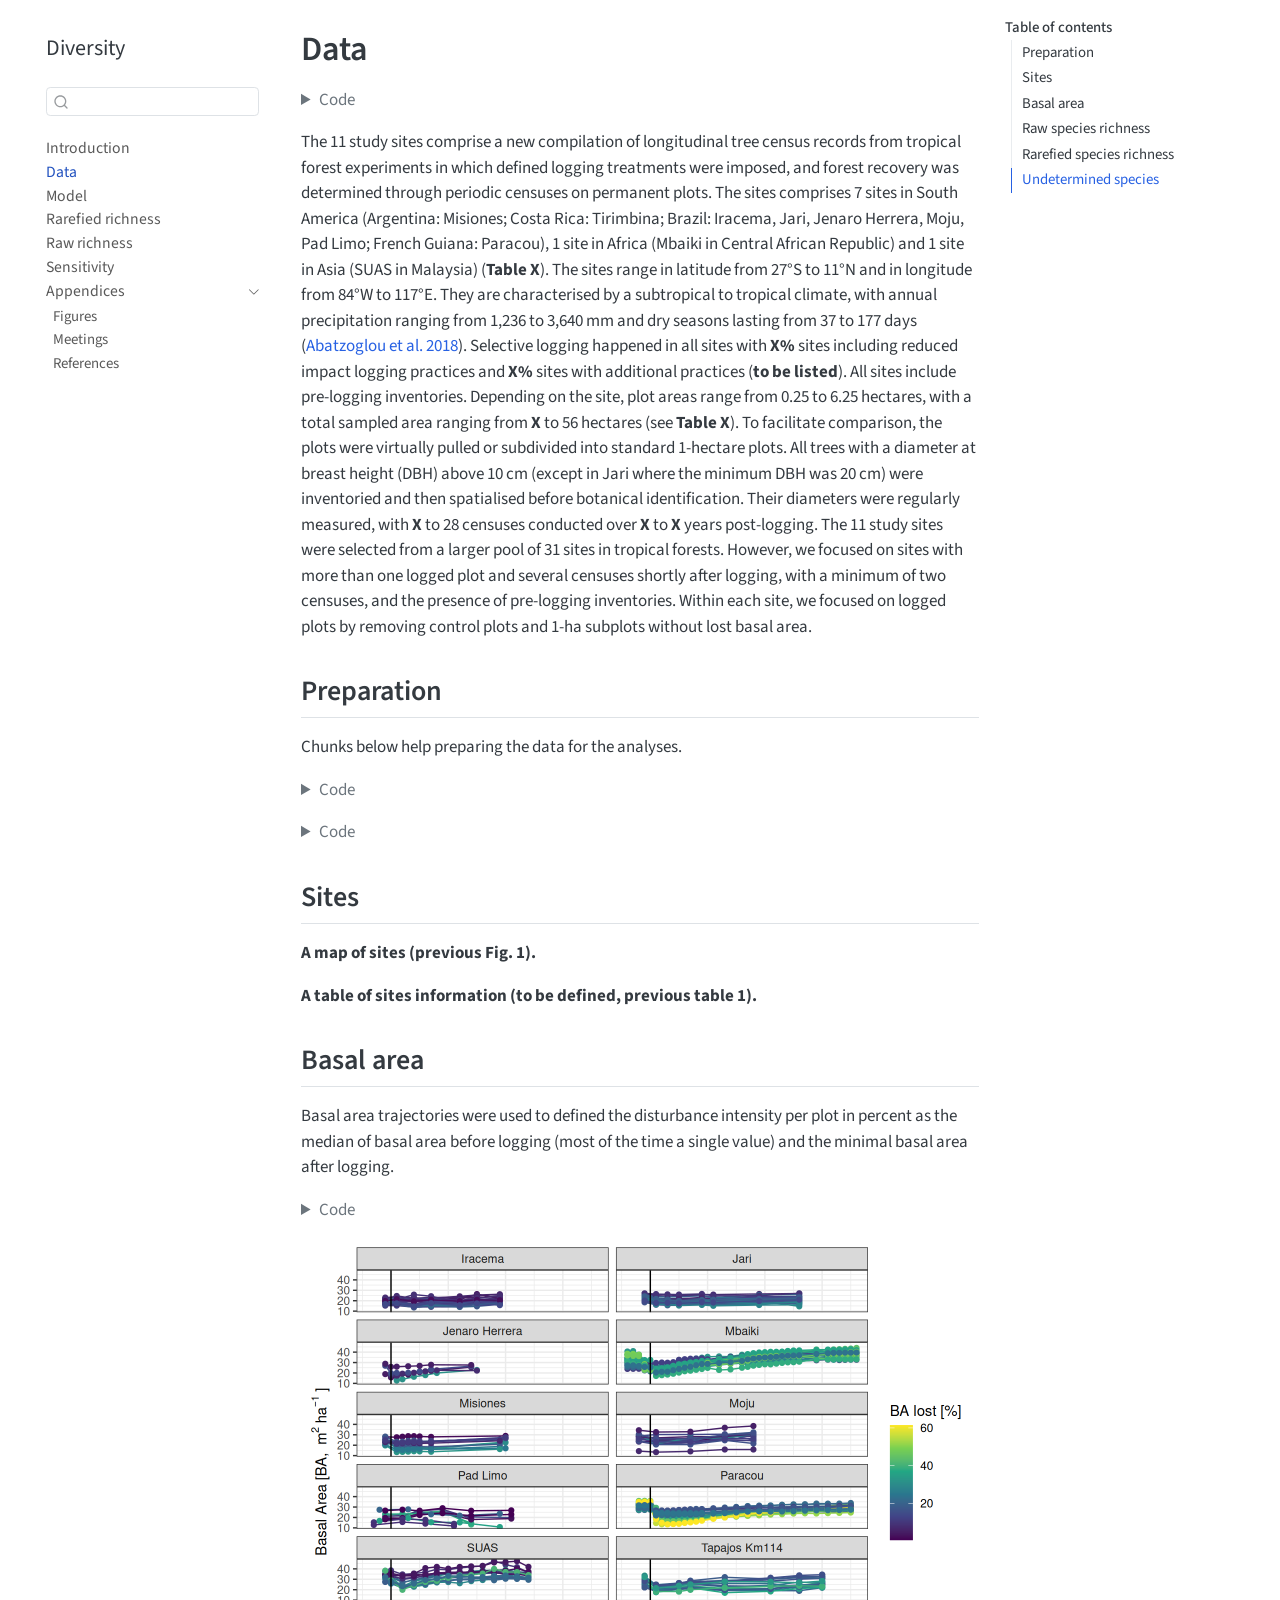
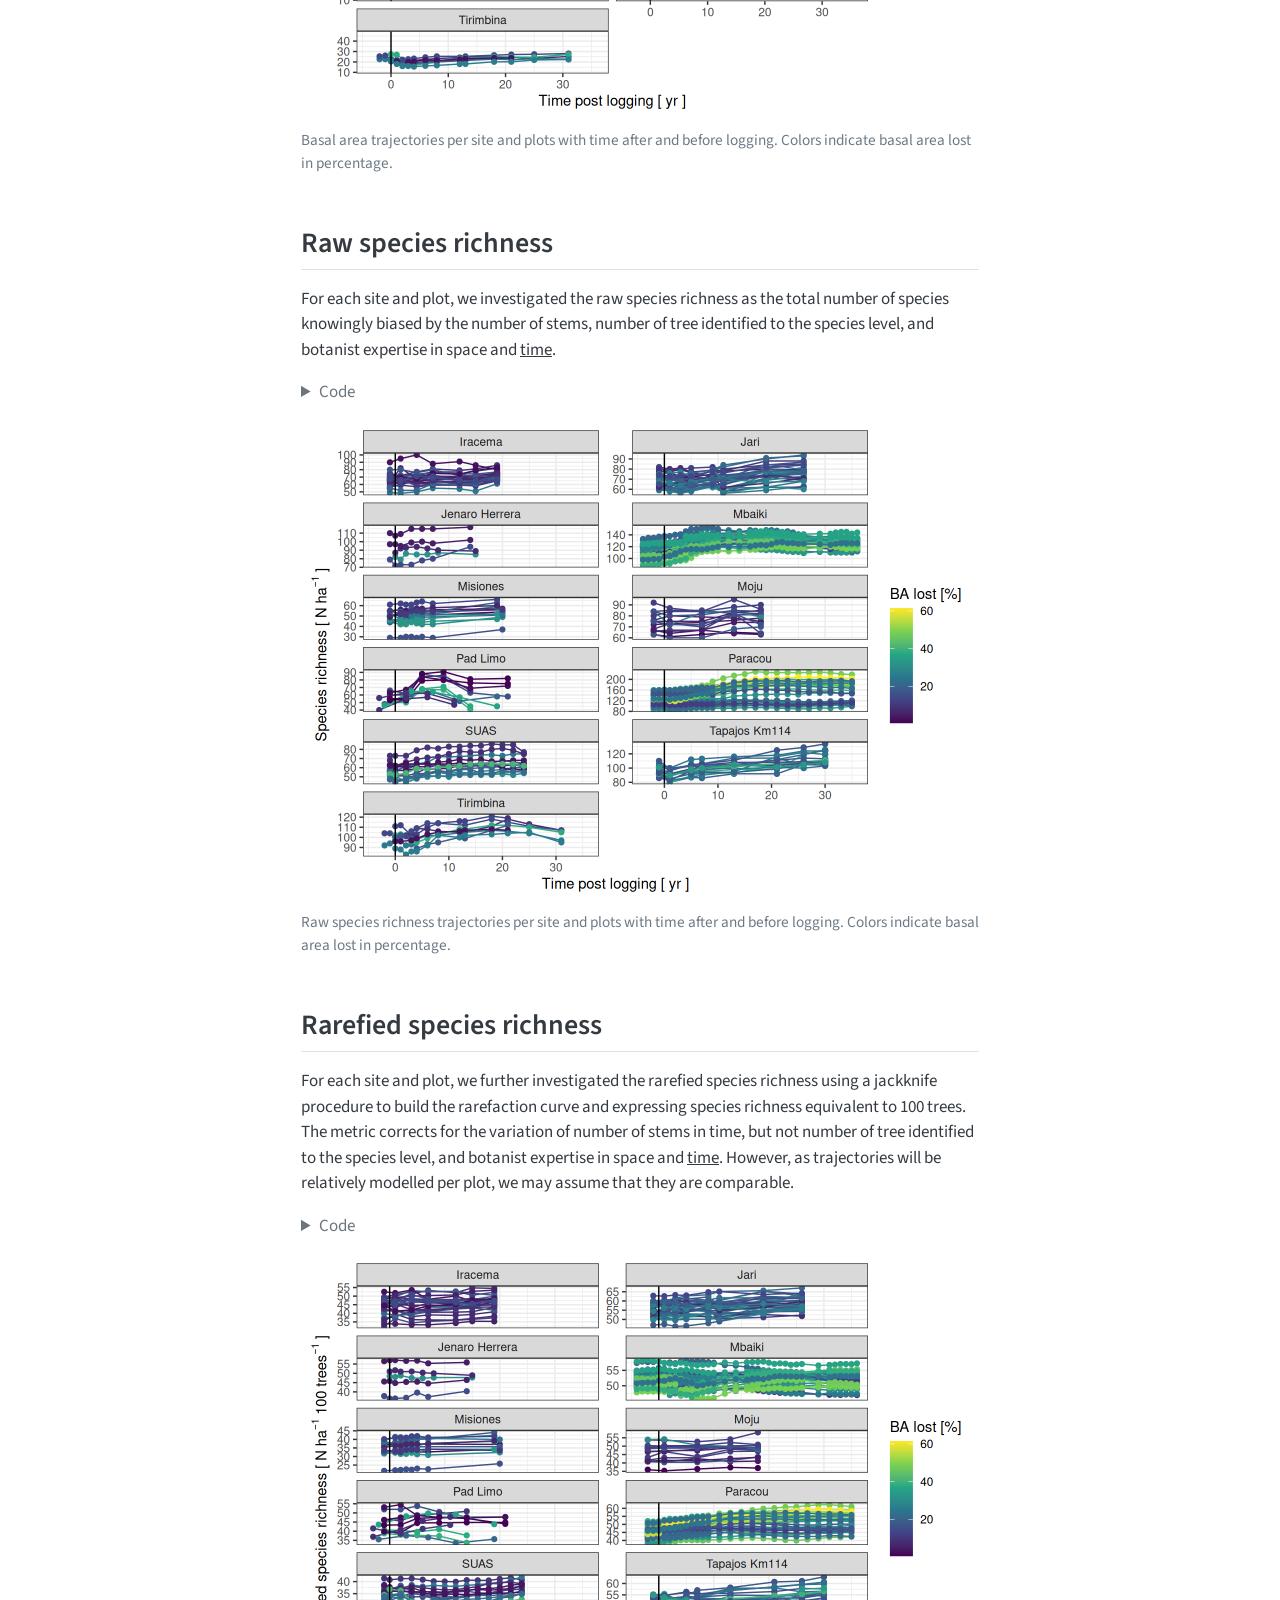
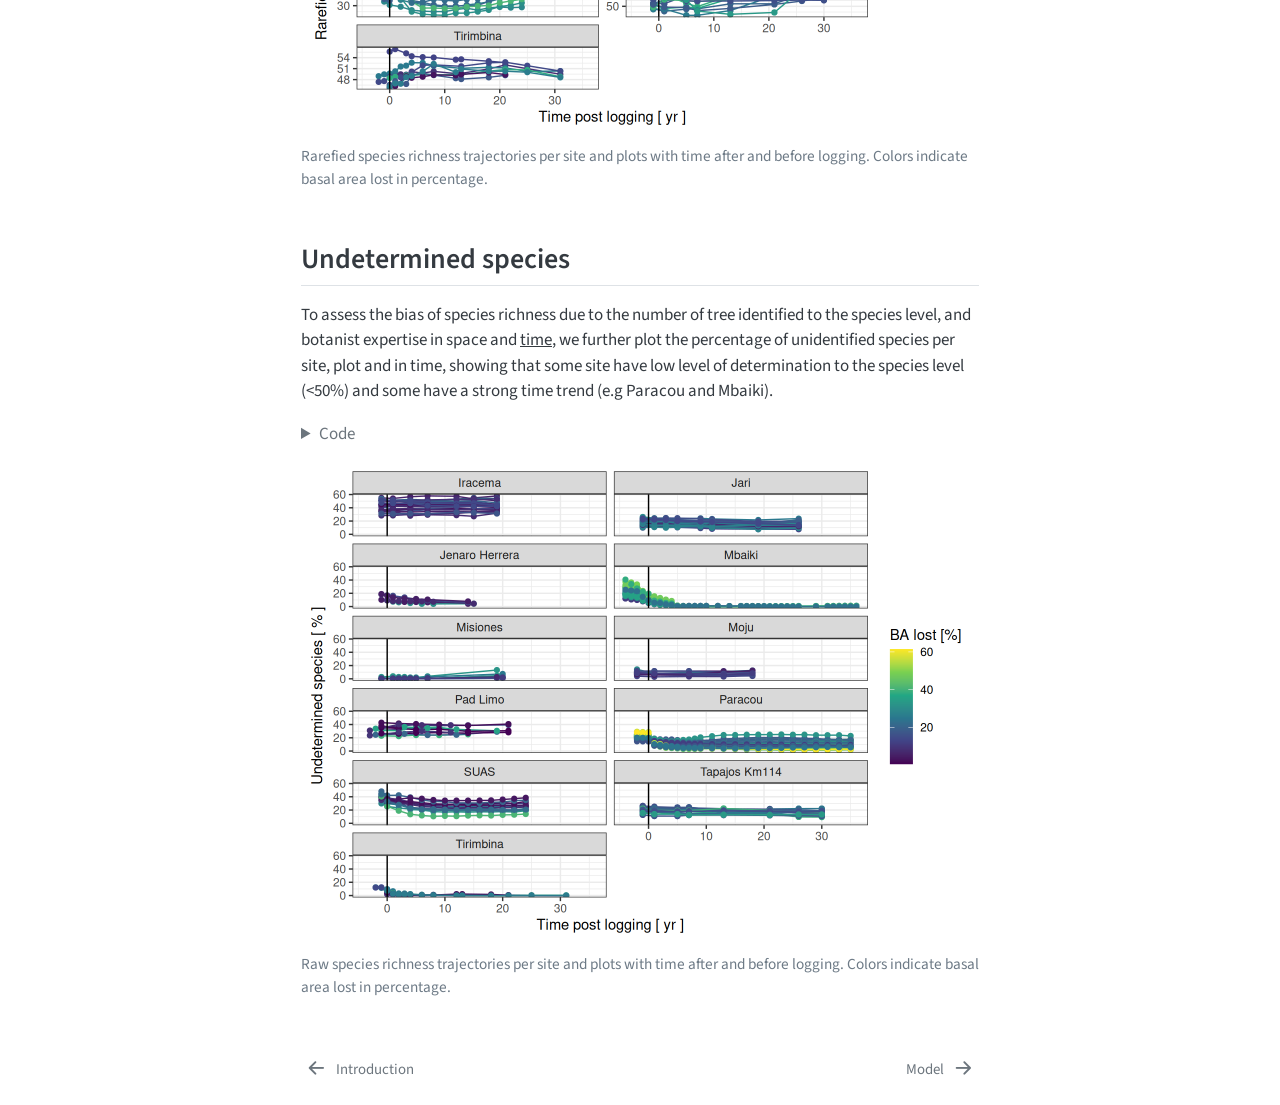
==== commit 8cea574e: "diversity 0.1.0.9018: new figures" ====
--- a/docs/10_data.html
+++ b/docs/10_data.html
@@ -214,6 +214,12 @@
       <ul id="quarto-sidebar-section-1" class="collapse list-unstyled sidebar-section depth1 show">  
           <li class="sidebar-item">
   <div class="sidebar-item-container"> 
+  <a href="./96_figures.html" class="sidebar-item-text sidebar-link">
+ <span class="menu-text">Figures</span></a>
+  </div>
+</li>
+          <li class="sidebar-item">
+  <div class="sidebar-item-container"> 
   <a href="./97_meeting.html" class="sidebar-item-text sidebar-link">
  <span class="menu-text">Meetings</span></a>
   </div>
@@ -239,9 +245,9 @@
   <li><a href="#preparation" id="toc-preparation" class="nav-link active" data-scroll-target="#preparation">Preparation</a></li>
   <li><a href="#sites" id="toc-sites" class="nav-link" data-scroll-target="#sites">Sites</a></li>
   <li><a href="#basal-area" id="toc-basal-area" class="nav-link" data-scroll-target="#basal-area">Basal area</a></li>
-  <li><a href="#undetermined-species" id="toc-undetermined-species" class="nav-link" data-scroll-target="#undetermined-species">Undetermined species</a></li>
   <li><a href="#raw-species-richness" id="toc-raw-species-richness" class="nav-link" data-scroll-target="#raw-species-richness">Raw species richness</a></li>
   <li><a href="#rarefied-species-richness" id="toc-rarefied-species-richness" class="nav-link" data-scroll-target="#rarefied-species-richness">Rarefied species richness</a></li>
+  <li><a href="#undetermined-species" id="toc-undetermined-species" class="nav-link" data-scroll-target="#undetermined-species">Undetermined species</a></li>
   </ul>
 </nav>
     </div>
@@ -273,7 +279,7 @@
 <div class="code-copy-outer-scaffold"><div class="sourceCode cell-code" id="cb1"><pre class="sourceCode r code-with-copy"><code class="sourceCode r"><span id="cb1-1"><a href="#cb1-1" aria-hidden="true" tabindex="-1"></a><span class="fu">library</span>(tidyverse)</span></code></pre></div><button title="Copy to Clipboard" class="code-copy-button"><i class="bi"></i></button></div>
 </details>
 </div>
-<p>The 11 study sites comprise a new compilation of longitudinal tree census records from tropical forest experiments in which defined logging treatments were imposed, and forest recovery was determined through periodic censuses on permanent plots. The sites comprises 7 sites in South America (Argentina: Misiones; Costa Rica: Tirimbina; Brazil: Iracema, Jari, Jenaro Herrera, Moju, Pad Limo; French Guian: Paracou), 1 site in Africa (Mbaiki in Central African Republic) and 1 site in Asia (SUAS in Malaysia) (Table X). The sites range in latitude from 27°S to 11°N and in longitude from 84°W to 117°E. They are characterised by a subtropical to tropical climate, with annual precipitation ranging from 1,236 to 3,640 mm and dry seasons lasting from 37 to 177 days <span class="citation" data-cites="abatzoglou2018">(<a href="99_references.html#ref-abatzoglou2018" role="doc-biblioref">Abatzoglou et al. 2018</a>)</span>. Selective logigng happened in all sites with X% sites including reduced impact logging parcatives and X% sites with additional practices (to be listed). All sites include pre-logging inventories and some ontrol and undisturbed plots (X sites). Depending on the site, plot areas range from 0.25 to 6.25 hectares, with a total sampled area ranging from X to 56 hectares (see Table X). To facilitate comparison, the plots were virtually pulled or subdivided into standard 1-hectare plots. All trees with a diameter at breast height (DBH) above 10 cm (except in Jari where the minimum DBH was 20 cm) were inventoried and then spatialised before botanical identification. Their diameters were regularly measured, with X to 28 censuses conducted over X to 18 years post-logging. The 110 study sites were selected from a larger pool of 31 sites in tropical forests. However, we focused on sites with more than one logged plot and several censuses shortly after logging, with a minimum of two censuses, and the presence of pre-logging inventories.</p>
+<p>The 11 study sites comprise a new compilation of longitudinal tree census records from tropical forest experiments in which defined logging treatments were imposed, and forest recovery was determined through periodic censuses on permanent plots. The sites comprises 7 sites in South America (Argentina: Misiones; Costa Rica: Tirimbina; Brazil: Iracema, Jari, Jenaro Herrera, Moju, Pad Limo; French Guiana: Paracou), 1 site in Africa (Mbaiki in Central African Republic) and 1 site in Asia (SUAS in Malaysia) (<strong>Table X</strong>). The sites range in latitude from 27°S to 11°N and in longitude from 84°W to 117°E. They are characterised by a subtropical to tropical climate, with annual precipitation ranging from 1,236 to 3,640 mm and dry seasons lasting from 37 to 177 days <span class="citation" data-cites="abatzoglou2018">(<a href="99_references.html#ref-abatzoglou2018" role="doc-biblioref">Abatzoglou et al. 2018</a>)</span>. Selective logging happened in all sites with <strong>X%</strong> sites including reduced impact logging practices and <strong>X%</strong> sites with additional practices (<strong>to be listed</strong>). All sites include pre-logging inventories. Depending on the site, plot areas range from 0.25 to 6.25 hectares, with a total sampled area ranging from <strong>X</strong> to 56 hectares (see <strong>Table X</strong>). To facilitate comparison, the plots were virtually pulled or subdivided into standard 1-hectare plots. All trees with a diameter at breast height (DBH) above 10 cm (except in Jari where the minimum DBH was 20 cm) were inventoried and then spatialised before botanical identification. Their diameters were regularly measured, with <strong>X</strong> to 28 censuses conducted over <strong>X</strong> to <strong>X</strong> years post-logging. The 11 study sites were selected from a larger pool of 31 sites in tropical forests. However, we focused on sites with more than one logged plot and several censuses shortly after logging, with a minimum of two censuses, and the presence of pre-logging inventories. Within each site, we focused on logged plots by removing control plots and 1-ha subplots without lost basal area.</p>
 <section id="preparation" class="level2">
 <h2 class="anchored" data-anchor-id="preparation">Preparation</h2>
 <p>Chunks below help preparing the data for the analyses.</p>
@@ -379,7 +385,8 @@
 </section>
 <section id="sites" class="level2">
 <h2 class="anchored" data-anchor-id="sites">Sites</h2>
-<p><strong>A map of sites and a table of sites information (to be defined) need to be redone.</strong></p>
+<p><strong>A map of sites (previous Fig. 1).</strong></p>
+<p><strong>A table of sites information (to be defined, previous table 1).</strong></p>
 </section>
 <section id="basal-area" class="level2">
 <h2 class="anchored" data-anchor-id="basal-area">Basal area</h2>
@@ -412,42 +419,45 @@
 </div>
 </div>
 </section>
-<section id="undetermined-species" class="level2">
-<h2 class="anchored" data-anchor-id="undetermined-species">Undetermined species</h2>
+<section id="raw-species-richness" class="level2">
+<h2 class="anchored" data-anchor-id="raw-species-richness">Raw species richness</h2>
+<p>For each site and plot, we investigated the raw species richness as the total number of species knowingly biased by the number of stems, number of tree identified to the species level, and botanist expertise in space and <u>time</u>.</p>
 <div class="cell">
 <details class="code-fold">
 <summary>Code</summary>
 <div class="code-copy-outer-scaffold"><div class="sourceCode cell-code" id="cb5"><pre class="sourceCode r code-with-copy"><code class="sourceCode r"><span id="cb5-1"><a href="#cb5-1" aria-hidden="true" tabindex="-1"></a><span class="fu">read_tsv</span>(<span class="st">"data/derived_data/data.tsv"</span>) <span class="sc">|&gt;</span></span>
-<span id="cb5-2"><a href="#cb5-2" aria-hidden="true" tabindex="-1"></a>  <span class="fu">ggplot</span>(<span class="fu">aes</span>(rel_year, p_undet_spp<span class="sc">*</span><span class="dv">100</span>,</span>
-<span id="cb5-3"><a href="#cb5-3" aria-hidden="true" tabindex="-1"></a>             <span class="at">group =</span> <span class="fu">paste</span>(site, plot), <span class="at">col =</span> dist_obs <span class="sc">*</span> <span class="dv">100</span></span>
+<span id="cb5-2"><a href="#cb5-2" aria-hidden="true" tabindex="-1"></a>  <span class="fu">ggplot</span>(<span class="fu">aes</span>(rel_year, diversity_q0_sp,</span>
+<span id="cb5-3"><a href="#cb5-3" aria-hidden="true" tabindex="-1"></a>    <span class="at">group =</span> <span class="fu">paste</span>(site, plot), <span class="at">col =</span> dist_obs <span class="sc">*</span> <span class="dv">100</span></span>
 <span id="cb5-4"><a href="#cb5-4" aria-hidden="true" tabindex="-1"></a>  )) <span class="sc">+</span></span>
 <span id="cb5-5"><a href="#cb5-5" aria-hidden="true" tabindex="-1"></a>  <span class="fu">geom_line</span>() <span class="sc">+</span></span>
 <span id="cb5-6"><a href="#cb5-6" aria-hidden="true" tabindex="-1"></a>  <span class="fu">geom_point</span>() <span class="sc">+</span></span>
-<span id="cb5-7"><a href="#cb5-7" aria-hidden="true" tabindex="-1"></a>  <span class="fu">facet_wrap</span>(<span class="sc">~</span>site, <span class="at">nrow =</span> <span class="dv">6</span>) <span class="sc">+</span></span>
+<span id="cb5-7"><a href="#cb5-7" aria-hidden="true" tabindex="-1"></a>  <span class="fu">facet_wrap</span>(<span class="sc">~</span>site, <span class="at">scales =</span> <span class="st">"free_y"</span>, <span class="at">nrow =</span> <span class="dv">6</span>) <span class="sc">+</span></span>
 <span id="cb5-8"><a href="#cb5-8" aria-hidden="true" tabindex="-1"></a>  <span class="fu">theme_bw</span>() <span class="sc">+</span></span>
 <span id="cb5-9"><a href="#cb5-9" aria-hidden="true" tabindex="-1"></a>  <span class="fu">xlab</span>(<span class="fu">expression</span>(<span class="st">"Time post logging"</span> <span class="sc">~</span> <span class="st">"[ yr ]"</span>)) <span class="sc">+</span></span>
-<span id="cb5-10"><a href="#cb5-10" aria-hidden="true" tabindex="-1"></a>  <span class="fu">ylab</span>(<span class="fu">expression</span>(<span class="st">"Undetermined species"</span> <span class="sc">~</span> <span class="st">"[ % ]"</span>)) <span class="sc">+</span></span>
-<span id="cb5-11"><a href="#cb5-11" aria-hidden="true" tabindex="-1"></a>  <span class="fu">geom_vline</span>(<span class="at">xintercept =</span> <span class="dv">0</span>) <span class="sc">+</span></span>
-<span id="cb5-12"><a href="#cb5-12" aria-hidden="true" tabindex="-1"></a>  <span class="fu">scale_color_viridis_c</span>(<span class="st">"BA lost [%]"</span>)</span></code></pre></div><button title="Copy to Clipboard" class="code-copy-button"><i class="bi"></i></button></div>
+<span id="cb5-10"><a href="#cb5-10" aria-hidden="true" tabindex="-1"></a>  <span class="fu">ylab</span>(<span class="fu">expression</span>(<span class="st">"Species richness"</span> <span class="sc">~</span> <span class="st">"["</span> <span class="sc">~</span> N <span class="sc">~</span> ha<span class="sc">^</span>{</span>
+<span id="cb5-11"><a href="#cb5-11" aria-hidden="true" tabindex="-1"></a>    <span class="sc">-</span><span class="dv">1</span></span>
+<span id="cb5-12"><a href="#cb5-12" aria-hidden="true" tabindex="-1"></a>  } <span class="sc">~</span> <span class="st">"]"</span>)) <span class="sc">+</span></span>
+<span id="cb5-13"><a href="#cb5-13" aria-hidden="true" tabindex="-1"></a>  <span class="fu">geom_vline</span>(<span class="at">xintercept =</span> <span class="dv">0</span>) <span class="sc">+</span></span>
+<span id="cb5-14"><a href="#cb5-14" aria-hidden="true" tabindex="-1"></a>  <span class="fu">scale_color_viridis_c</span>(<span class="st">"BA lost [%]"</span>)</span></code></pre></div><button title="Copy to Clipboard" class="code-copy-button"><i class="bi"></i></button></div>
 </details>
 <div class="cell-output-display">
 <div class="quarto-figure quarto-figure-center">
 <figure class="figure">
-<p><img src="10_data_files/figure-html/coverage_sp-1.png" class="img-fluid figure-img" width="672"></p>
+<p><img src="10_data_files/figure-html/diversity_q0_sp-1.png" class="img-fluid figure-img" width="672"></p>
 <figcaption>Raw species richness trajectories per site and plots with time after and before logging. Colors indicate basal area lost in percentage.</figcaption>
 </figure>
 </div>
 </div>
 </div>
 </section>
-<section id="raw-species-richness" class="level2">
-<h2 class="anchored" data-anchor-id="raw-species-richness">Raw species richness</h2>
-<p>For each site and plot, we investigated the raw species richness as the total number of species knowingly biased by the number of stems, number of tree identified to the species level, and botanist expertise.</p>
+<section id="rarefied-species-richness" class="level2">
+<h2 class="anchored" data-anchor-id="rarefied-species-richness">Rarefied species richness</h2>
+<p>For each site and plot, we further investigated the rarefied species richness using a jackknife procedure to build the rarefaction curve and expressing species richness equivalent to 100 trees. The metric corrects for the variation of number of stems in time, but not number of tree identified to the species level, and botanist expertise in space and <u>time</u>. However, as trajectories will be relatively modelled per plot, we may assume that they are comparable.</p>
 <div class="cell">
 <details class="code-fold">
 <summary>Code</summary>
 <div class="code-copy-outer-scaffold"><div class="sourceCode cell-code" id="cb6"><pre class="sourceCode r code-with-copy"><code class="sourceCode r"><span id="cb6-1"><a href="#cb6-1" aria-hidden="true" tabindex="-1"></a><span class="fu">read_tsv</span>(<span class="st">"data/derived_data/data.tsv"</span>) <span class="sc">|&gt;</span></span>
-<span id="cb6-2"><a href="#cb6-2" aria-hidden="true" tabindex="-1"></a>  <span class="fu">ggplot</span>(<span class="fu">aes</span>(rel_year, diversity_q0_sp,</span>
+<span id="cb6-2"><a href="#cb6-2" aria-hidden="true" tabindex="-1"></a>  <span class="fu">ggplot</span>(<span class="fu">aes</span>(rel_year, diversity_q0_sp_rar,</span>
 <span id="cb6-3"><a href="#cb6-3" aria-hidden="true" tabindex="-1"></a>    <span class="at">group =</span> <span class="fu">paste</span>(site, plot), <span class="at">col =</span> dist_obs <span class="sc">*</span> <span class="dv">100</span></span>
 <span id="cb6-4"><a href="#cb6-4" aria-hidden="true" tabindex="-1"></a>  )) <span class="sc">+</span></span>
 <span id="cb6-5"><a href="#cb6-5" aria-hidden="true" tabindex="-1"></a>  <span class="fu">geom_line</span>() <span class="sc">+</span></span>
@@ -455,50 +465,48 @@
 <span id="cb6-7"><a href="#cb6-7" aria-hidden="true" tabindex="-1"></a>  <span class="fu">facet_wrap</span>(<span class="sc">~</span>site, <span class="at">scales =</span> <span class="st">"free_y"</span>, <span class="at">nrow =</span> <span class="dv">6</span>) <span class="sc">+</span></span>
 <span id="cb6-8"><a href="#cb6-8" aria-hidden="true" tabindex="-1"></a>  <span class="fu">theme_bw</span>() <span class="sc">+</span></span>
 <span id="cb6-9"><a href="#cb6-9" aria-hidden="true" tabindex="-1"></a>  <span class="fu">xlab</span>(<span class="fu">expression</span>(<span class="st">"Time post logging"</span> <span class="sc">~</span> <span class="st">"[ yr ]"</span>)) <span class="sc">+</span></span>
-<span id="cb6-10"><a href="#cb6-10" aria-hidden="true" tabindex="-1"></a>  <span class="fu">ylab</span>(<span class="fu">expression</span>(<span class="st">"Species richness"</span> <span class="sc">~</span> <span class="st">"["</span> <span class="sc">~</span> N <span class="sc">~</span> ha<span class="sc">^</span>{</span>
+<span id="cb6-10"><a href="#cb6-10" aria-hidden="true" tabindex="-1"></a>  <span class="fu">ylab</span>(<span class="fu">expression</span>(<span class="st">"Rarefied species richness"</span> <span class="sc">~</span> <span class="st">"["</span> <span class="sc">~</span> N <span class="sc">~</span> ha<span class="sc">^</span>{</span>
 <span id="cb6-11"><a href="#cb6-11" aria-hidden="true" tabindex="-1"></a>    <span class="sc">-</span><span class="dv">1</span></span>
-<span id="cb6-12"><a href="#cb6-12" aria-hidden="true" tabindex="-1"></a>  } <span class="sc">~</span> <span class="st">"]"</span>)) <span class="sc">+</span></span>
-<span id="cb6-13"><a href="#cb6-13" aria-hidden="true" tabindex="-1"></a>  <span class="fu">geom_vline</span>(<span class="at">xintercept =</span> <span class="dv">0</span>) <span class="sc">+</span></span>
-<span id="cb6-14"><a href="#cb6-14" aria-hidden="true" tabindex="-1"></a>  <span class="fu">scale_color_viridis_c</span>(<span class="st">"BA lost [%]"</span>)</span></code></pre></div><button title="Copy to Clipboard" class="code-copy-button"><i class="bi"></i></button></div>
-</details>
-<div class="cell-output-display">
-<div class="quarto-figure quarto-figure-center">
-<figure class="figure">
-<p><img src="10_data_files/figure-html/diversity_q0_sp-1.png" class="img-fluid figure-img" width="672"></p>
-<figcaption>Raw species richness trajectories per site and plots with time after and before logging. Colors indicate basal area lost in percentage.</figcaption>
-</figure>
-</div>
-</div>
-</div>
-</section>
-<section id="rarefied-species-richness" class="level2">
-<h2 class="anchored" data-anchor-id="rarefied-species-richness">Rarefied species richness</h2>
-<p>For each site and plot, we further investigated the raredfied species richness using a jackknife procedure to build the rarefaction curve and expressing species richness equivalent to 100 trees. The metric corrects for the variation of number of stems in time, but not number of tree identified to the species level, and botanist expertise. However, as trajectories will be relatively modelled per plot, we may assume that they are comparable.</p>
-<div class="cell">
-<details class="code-fold">
-<summary>Code</summary>
-<div class="code-copy-outer-scaffold"><div class="sourceCode cell-code" id="cb7"><pre class="sourceCode r code-with-copy"><code class="sourceCode r"><span id="cb7-1"><a href="#cb7-1" aria-hidden="true" tabindex="-1"></a><span class="fu">read_tsv</span>(<span class="st">"data/derived_data/data.tsv"</span>) <span class="sc">|&gt;</span></span>
-<span id="cb7-2"><a href="#cb7-2" aria-hidden="true" tabindex="-1"></a>  <span class="fu">ggplot</span>(<span class="fu">aes</span>(rel_year, diversity_q0_sp_rar,</span>
-<span id="cb7-3"><a href="#cb7-3" aria-hidden="true" tabindex="-1"></a>    <span class="at">group =</span> <span class="fu">paste</span>(site, plot), <span class="at">col =</span> dist_obs <span class="sc">*</span> <span class="dv">100</span></span>
-<span id="cb7-4"><a href="#cb7-4" aria-hidden="true" tabindex="-1"></a>  )) <span class="sc">+</span></span>
-<span id="cb7-5"><a href="#cb7-5" aria-hidden="true" tabindex="-1"></a>  <span class="fu">geom_line</span>() <span class="sc">+</span></span>
-<span id="cb7-6"><a href="#cb7-6" aria-hidden="true" tabindex="-1"></a>  <span class="fu">geom_point</span>() <span class="sc">+</span></span>
-<span id="cb7-7"><a href="#cb7-7" aria-hidden="true" tabindex="-1"></a>  <span class="fu">facet_wrap</span>(<span class="sc">~</span>site, <span class="at">scales =</span> <span class="st">"free_y"</span>, <span class="at">nrow =</span> <span class="dv">6</span>) <span class="sc">+</span></span>
-<span id="cb7-8"><a href="#cb7-8" aria-hidden="true" tabindex="-1"></a>  <span class="fu">theme_bw</span>() <span class="sc">+</span></span>
-<span id="cb7-9"><a href="#cb7-9" aria-hidden="true" tabindex="-1"></a>  <span class="fu">xlab</span>(<span class="fu">expression</span>(<span class="st">"Time post logging"</span> <span class="sc">~</span> <span class="st">"[ yr ]"</span>)) <span class="sc">+</span></span>
-<span id="cb7-10"><a href="#cb7-10" aria-hidden="true" tabindex="-1"></a>  <span class="fu">ylab</span>(<span class="fu">expression</span>(<span class="st">"Rarefied species richness"</span> <span class="sc">~</span> <span class="st">"["</span> <span class="sc">~</span> N <span class="sc">~</span> ha<span class="sc">^</span>{</span>
-<span id="cb7-11"><a href="#cb7-11" aria-hidden="true" tabindex="-1"></a>    <span class="sc">-</span><span class="dv">1</span></span>
-<span id="cb7-12"><a href="#cb7-12" aria-hidden="true" tabindex="-1"></a>  } <span class="sc">~</span> <span class="st">"100 trees"</span><span class="sc">^</span>{</span>
-<span id="cb7-13"><a href="#cb7-13" aria-hidden="true" tabindex="-1"></a>    <span class="sc">-</span><span class="dv">1</span></span>
-<span id="cb7-14"><a href="#cb7-14" aria-hidden="true" tabindex="-1"></a>  } <span class="sc">~</span> <span class="st">"]"</span>)) <span class="sc">+</span></span>
-<span id="cb7-15"><a href="#cb7-15" aria-hidden="true" tabindex="-1"></a>  <span class="fu">geom_vline</span>(<span class="at">xintercept =</span> <span class="dv">0</span>) <span class="sc">+</span></span>
-<span id="cb7-16"><a href="#cb7-16" aria-hidden="true" tabindex="-1"></a>  <span class="fu">scale_color_viridis_c</span>(<span class="st">"BA lost [%]"</span>)</span></code></pre></div><button title="Copy to Clipboard" class="code-copy-button"><i class="bi"></i></button></div>
+<span id="cb6-12"><a href="#cb6-12" aria-hidden="true" tabindex="-1"></a>  } <span class="sc">~</span> <span class="st">"100 trees"</span><span class="sc">^</span>{</span>
+<span id="cb6-13"><a href="#cb6-13" aria-hidden="true" tabindex="-1"></a>    <span class="sc">-</span><span class="dv">1</span></span>
+<span id="cb6-14"><a href="#cb6-14" aria-hidden="true" tabindex="-1"></a>  } <span class="sc">~</span> <span class="st">"]"</span>)) <span class="sc">+</span></span>
+<span id="cb6-15"><a href="#cb6-15" aria-hidden="true" tabindex="-1"></a>  <span class="fu">geom_vline</span>(<span class="at">xintercept =</span> <span class="dv">0</span>) <span class="sc">+</span></span>
+<span id="cb6-16"><a href="#cb6-16" aria-hidden="true" tabindex="-1"></a>  <span class="fu">scale_color_viridis_c</span>(<span class="st">"BA lost [%]"</span>)</span></code></pre></div><button title="Copy to Clipboard" class="code-copy-button"><i class="bi"></i></button></div>
 </details>
 <div class="cell-output-display">
 <div class="quarto-figure quarto-figure-center">
 <figure class="figure">
 <p><img src="10_data_files/figure-html/diversity_q0_sp_rar-1.png" class="img-fluid figure-img" width="672"></p>
 <figcaption>Rarefied species richness trajectories per site and plots with time after and before logging. Colors indicate basal area lost in percentage.</figcaption>
+</figure>
+</div>
+</div>
+</div>
+</section>
+<section id="undetermined-species" class="level2">
+<h2 class="anchored" data-anchor-id="undetermined-species">Undetermined species</h2>
+<p>To assess the bias of species richness due to the number of tree identified to the species level, and botanist expertise in space and <u>time</u>, we further plot the percentage of unidentified species per site, plot and in time, showing that some site have low level of determination to the species level (&lt;50%) and some have a strong time trend (e.g Paracou and Mbaiki).</p>
+<div class="cell">
+<details class="code-fold">
+<summary>Code</summary>
+<div class="code-copy-outer-scaffold"><div class="sourceCode cell-code" id="cb7"><pre class="sourceCode r code-with-copy"><code class="sourceCode r"><span id="cb7-1"><a href="#cb7-1" aria-hidden="true" tabindex="-1"></a><span class="fu">read_tsv</span>(<span class="st">"data/derived_data/data.tsv"</span>) <span class="sc">|&gt;</span></span>
+<span id="cb7-2"><a href="#cb7-2" aria-hidden="true" tabindex="-1"></a>  <span class="fu">ggplot</span>(<span class="fu">aes</span>(rel_year, p_undet_spp<span class="sc">*</span><span class="dv">100</span>,</span>
+<span id="cb7-3"><a href="#cb7-3" aria-hidden="true" tabindex="-1"></a>             <span class="at">group =</span> <span class="fu">paste</span>(site, plot), <span class="at">col =</span> dist_obs <span class="sc">*</span> <span class="dv">100</span></span>
+<span id="cb7-4"><a href="#cb7-4" aria-hidden="true" tabindex="-1"></a>  )) <span class="sc">+</span></span>
+<span id="cb7-5"><a href="#cb7-5" aria-hidden="true" tabindex="-1"></a>  <span class="fu">geom_line</span>() <span class="sc">+</span></span>
+<span id="cb7-6"><a href="#cb7-6" aria-hidden="true" tabindex="-1"></a>  <span class="fu">geom_point</span>() <span class="sc">+</span></span>
+<span id="cb7-7"><a href="#cb7-7" aria-hidden="true" tabindex="-1"></a>  <span class="fu">facet_wrap</span>(<span class="sc">~</span>site, <span class="at">nrow =</span> <span class="dv">6</span>) <span class="sc">+</span></span>
+<span id="cb7-8"><a href="#cb7-8" aria-hidden="true" tabindex="-1"></a>  <span class="fu">theme_bw</span>() <span class="sc">+</span></span>
+<span id="cb7-9"><a href="#cb7-9" aria-hidden="true" tabindex="-1"></a>  <span class="fu">xlab</span>(<span class="fu">expression</span>(<span class="st">"Time post logging"</span> <span class="sc">~</span> <span class="st">"[ yr ]"</span>)) <span class="sc">+</span></span>
+<span id="cb7-10"><a href="#cb7-10" aria-hidden="true" tabindex="-1"></a>  <span class="fu">ylab</span>(<span class="fu">expression</span>(<span class="st">"Undetermined species"</span> <span class="sc">~</span> <span class="st">"[ % ]"</span>)) <span class="sc">+</span></span>
+<span id="cb7-11"><a href="#cb7-11" aria-hidden="true" tabindex="-1"></a>  <span class="fu">geom_vline</span>(<span class="at">xintercept =</span> <span class="dv">0</span>) <span class="sc">+</span></span>
+<span id="cb7-12"><a href="#cb7-12" aria-hidden="true" tabindex="-1"></a>  <span class="fu">scale_color_viridis_c</span>(<span class="st">"BA lost [%]"</span>)</span></code></pre></div><button title="Copy to Clipboard" class="code-copy-button"><i class="bi"></i></button></div>
+</details>
+<div class="cell-output-display">
+<div class="quarto-figure quarto-figure-center">
+<figure class="figure">
+<p><img src="10_data_files/figure-html/coverage_sp-1.png" class="img-fluid figure-img" width="672"></p>
+<figcaption>Raw species richness trajectories per site and plots with time after and before logging. Colors indicate basal area lost in percentage.</figcaption>
 </figure>
 </div>
 </div>
